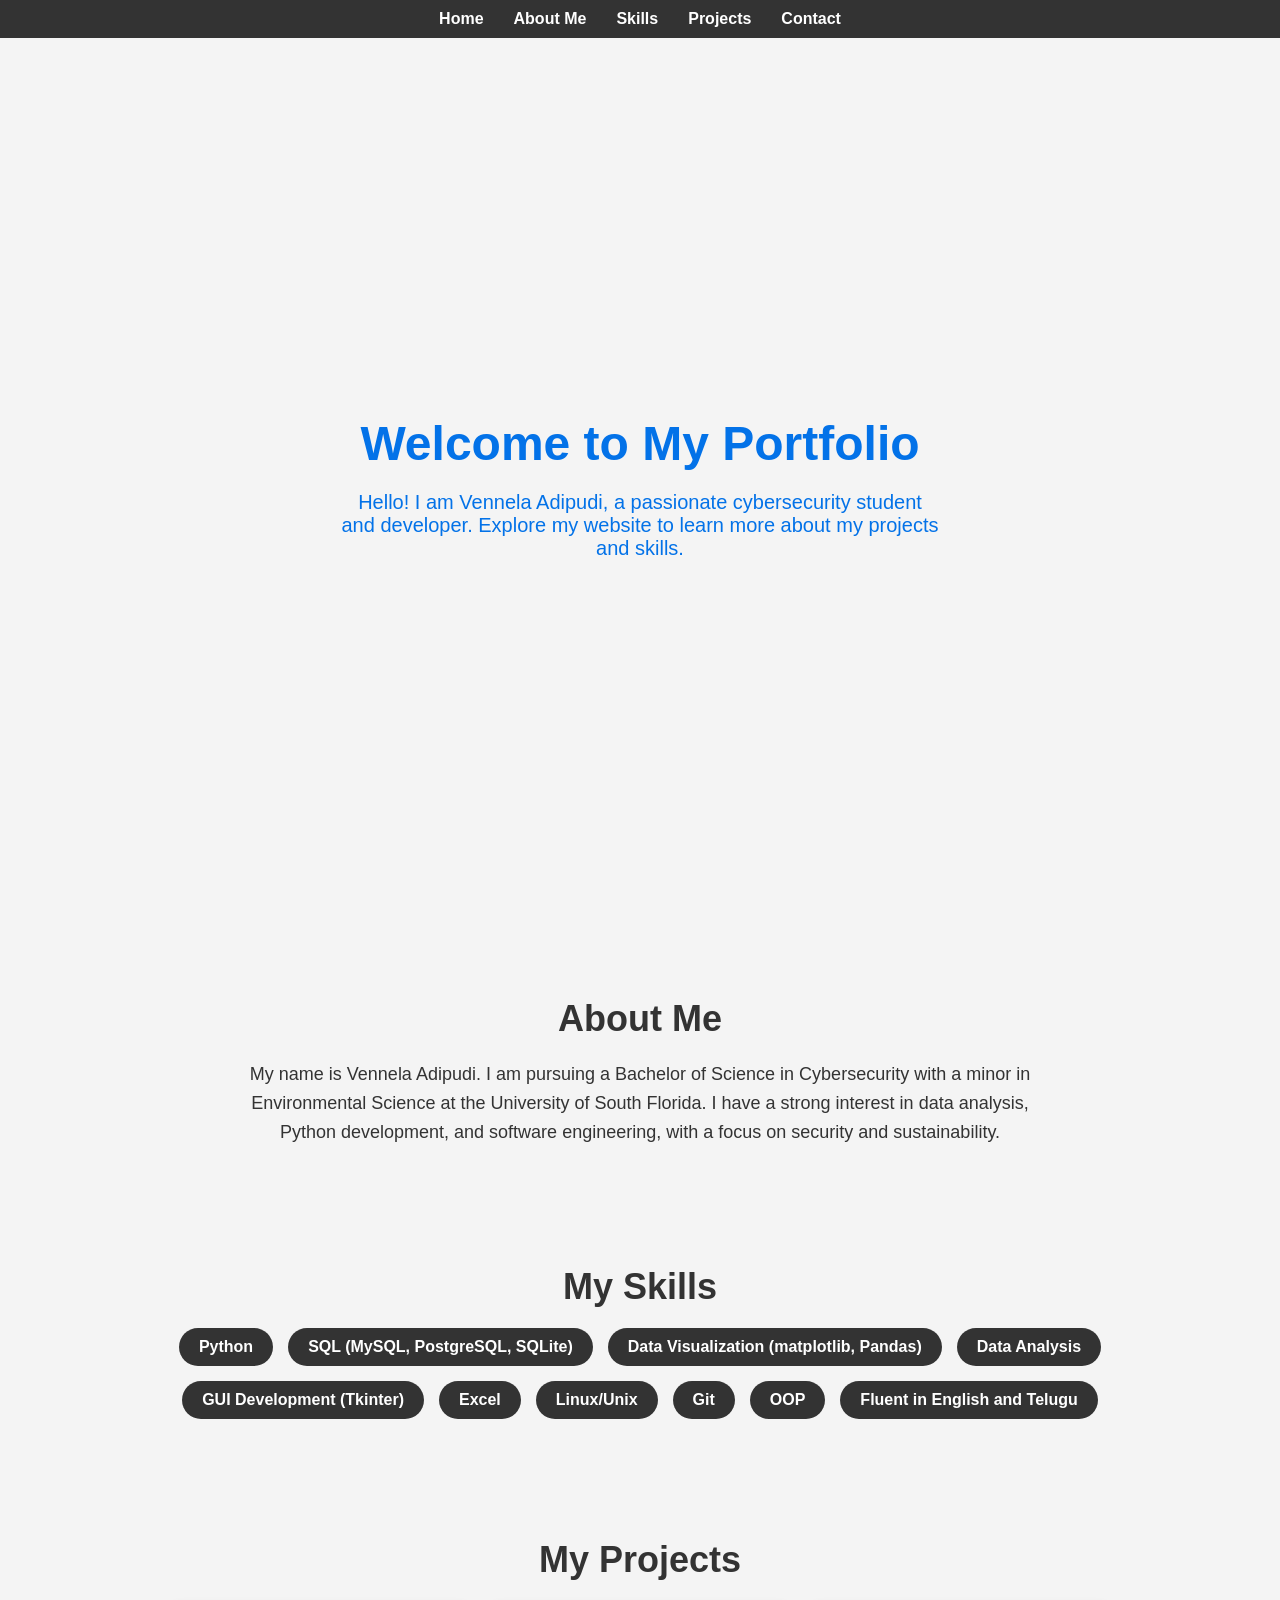
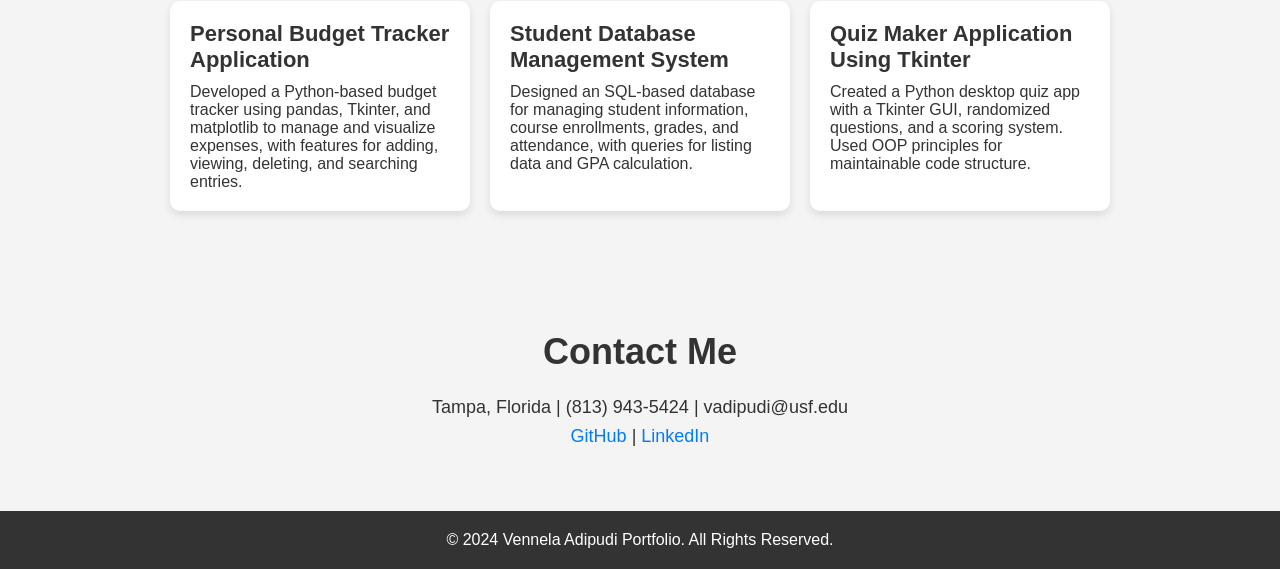
==== index.html @ 6f1edb68 "first" ====
<!DOCTYPE html>
<html lang="en">
<head>
    <meta charset="UTF-8">
    <meta name="viewport" content="width=device-width, initial-scale=1.0">
    <title>Vennela Adipudi | Portfolio</title>
    <link rel="stylesheet" href="style.css">
    <style>
        /* Basic Reset */
        * {
            margin: 0;
            padding: 0;
            box-sizing: border-box;
        }
        body {
            font-family: 'Arial', sans-serif;
            color: #333;
            background-color: #f4f4f4;
        }
        header {
            background-color: #333;
            padding: 10px 0;
            position: sticky;
            top: 0;
            width: 100%;
            z-index: 1000;
        }
        nav ul {
            list-style: none;
            display: flex;
            justify-content: center;
        }
        nav ul li {
            margin: 0 15px;
        }
        nav ul li a {
            color: #fff;
            text-decoration: none;
            font-weight: bold;
            font-size: 16px;
        }
        nav ul li a:hover {
            color: #ffd700;
        }

        .section {
            padding: 60px 20px;
            max-width: 1200px;
            margin: 0 auto;
            text-align: center;
        }
        #home {
            background-image: url('ven.jpg');
            background-size: cover;
            background-position: center;
            height: 100vh;
            color: #0372e8;
            display: flex;
            flex-direction: column;
            justify-content: center;
            align-items: center;
            text-align: center;
        }
        #home h1 {
            font-size: 48px;
            margin-bottom: 20px;
        }
        #home p {
            font-size: 20px;
            max-width: 600px;
        }

        /* About Me Section */
        #about h2 {
            font-size: 36px;
            margin-bottom: 20px;
        }
        #about p {
            font-size: 18px;
            max-width: 800px;
            margin: 0 auto;
            line-height: 1.6;
        }

        /* Skills Section */
        #skills h2 {
            font-size: 36px;
            margin-bottom: 20px;
        }
        #skills ul {
            display: flex;
            flex-wrap: wrap;
            justify-content: center;
            gap: 15px;
            list-style: none;
        }
        #skills ul li {
            background-color: #333;
            color: #fff;
            padding: 10px 20px;
            border-radius: 25px;
            font-size: 16px;
            font-weight: bold;
        }

        /* Projects Section */
        #projects h2 {
            font-size: 36px;
            margin-bottom: 20px;
        }
        .project-list {
            display: flex;
            flex-wrap: wrap;
            gap: 20px;
            justify-content: center;
        }
        .project {
            background-color: #fff;
            padding: 20px;
            box-shadow: 0 4px 8px rgba(0, 0, 0, 0.1);
            border-radius: 10px;
            max-width: 300px;
            text-align: left;
        }
        .project h3 {
            font-size: 22px;
            margin-bottom: 10px;
        }
        .project p {
            font-size: 16px;
        }

        /* Contact Section */
        #contact h2 {
            font-size: 36px;
            margin-bottom: 20px;
        }
        #contact p {
            font-size: 18px;
            line-height: 1.6;
        }
        #contact a {
            text-decoration: none;
            color: #007bff;
        }
        #contact a:hover {
            text-decoration: underline;
        }

        /* Footer */
        footer {
            background-color: #333;
            color: #fff;
            padding: 20px;
            text-align: center;
        }
    </style>
</head>
<body>

    <!-- Navbar Section -->
    <header>
        <nav>
            <ul>
                <li><a href="#home">Home</a></li>
                <li><a href="#about">About Me</a></li>
                <li><a href="#skills">Skills</a></li>
                <li><a href="#projects">Projects</a></li>
                <li><a href="#contact">Contact</a></li>
            </ul>
        </nav>
    </header>

    <!-- Home Section -->
    <section id="home">
        <h1>Welcome to My Portfolio</h1>
        <p>Hello! I am Vennela Adipudi, a passionate cybersecurity student and developer. Explore my website to learn more about my projects and skills.</p>
    </section>

    <!-- About Me Section -->
    <section id="about" class="section">
        <h2>About Me</h2>
        <p>My name is Vennela Adipudi. I am pursuing a Bachelor of Science in Cybersecurity with a minor in Environmental Science at the University of South Florida. I have a strong interest in data analysis, Python development, and software engineering, with a focus on security and sustainability.</p>
    </section>

    <!-- Skills Section -->
    <section id="skills" class="section">
        <h2>My Skills</h2>
        <ul>
            <li>Python</li>
            <li>SQL (MySQL, PostgreSQL, SQLite)</li>
            <li>Data Visualization (matplotlib, Pandas)</li>
            <li>Data Analysis</li>
            <li>GUI Development (Tkinter)</li>
            <li>Excel</li>
            <li>Linux/Unix</li>
            <li>Git</li>
            <li>OOP</li>
            <li>Fluent in English and Telugu</li>
        </ul>
    </section>

    <!-- Projects Section -->
    <section id="projects" class="section">
        <h2>My Projects</h2>
        <div class="project-list">
            <div class="project">
                <h3>Personal Budget Tracker Application</h3>
                <p>Developed a Python-based budget tracker using pandas, Tkinter, and matplotlib to manage and visualize expenses, with features for adding, viewing, deleting, and searching entries.</p>
            </div>
            <div class="project">
                <h3>Student Database Management System</h3>
                <p>Designed an SQL-based database for managing student information, course enrollments, grades, and attendance, with queries for listing data and GPA calculation.</p>
            </div>
            <div class="project">
                <h3>Quiz Maker Application Using Tkinter</h3>
                <p>Created a Python desktop quiz app with a Tkinter GUI, randomized questions, and a scoring system. Used OOP principles for maintainable code structure.</p>
            </div>
        </div>
    </section>

    <!-- Contact Section -->
    <section id="contact" class="section">
        <h2>Contact Me</h2>
        <p>Tampa, Florida | (813) 943-5424 | vadipudi@usf.edu</p>
        <p><a href="https://github.com/vennela724" target="_blank">GitHub</a> | <a href="https://www.linkedin.com/in/vennela-adipudi/" target="_blank">LinkedIn</a></p>
    </section>

    <!-- Footer -->
    <footer>
        <p>&copy; 2024 Vennela Adipudi Portfolio. All Rights Reserved.</p>
    </footer>

</body>
</html>
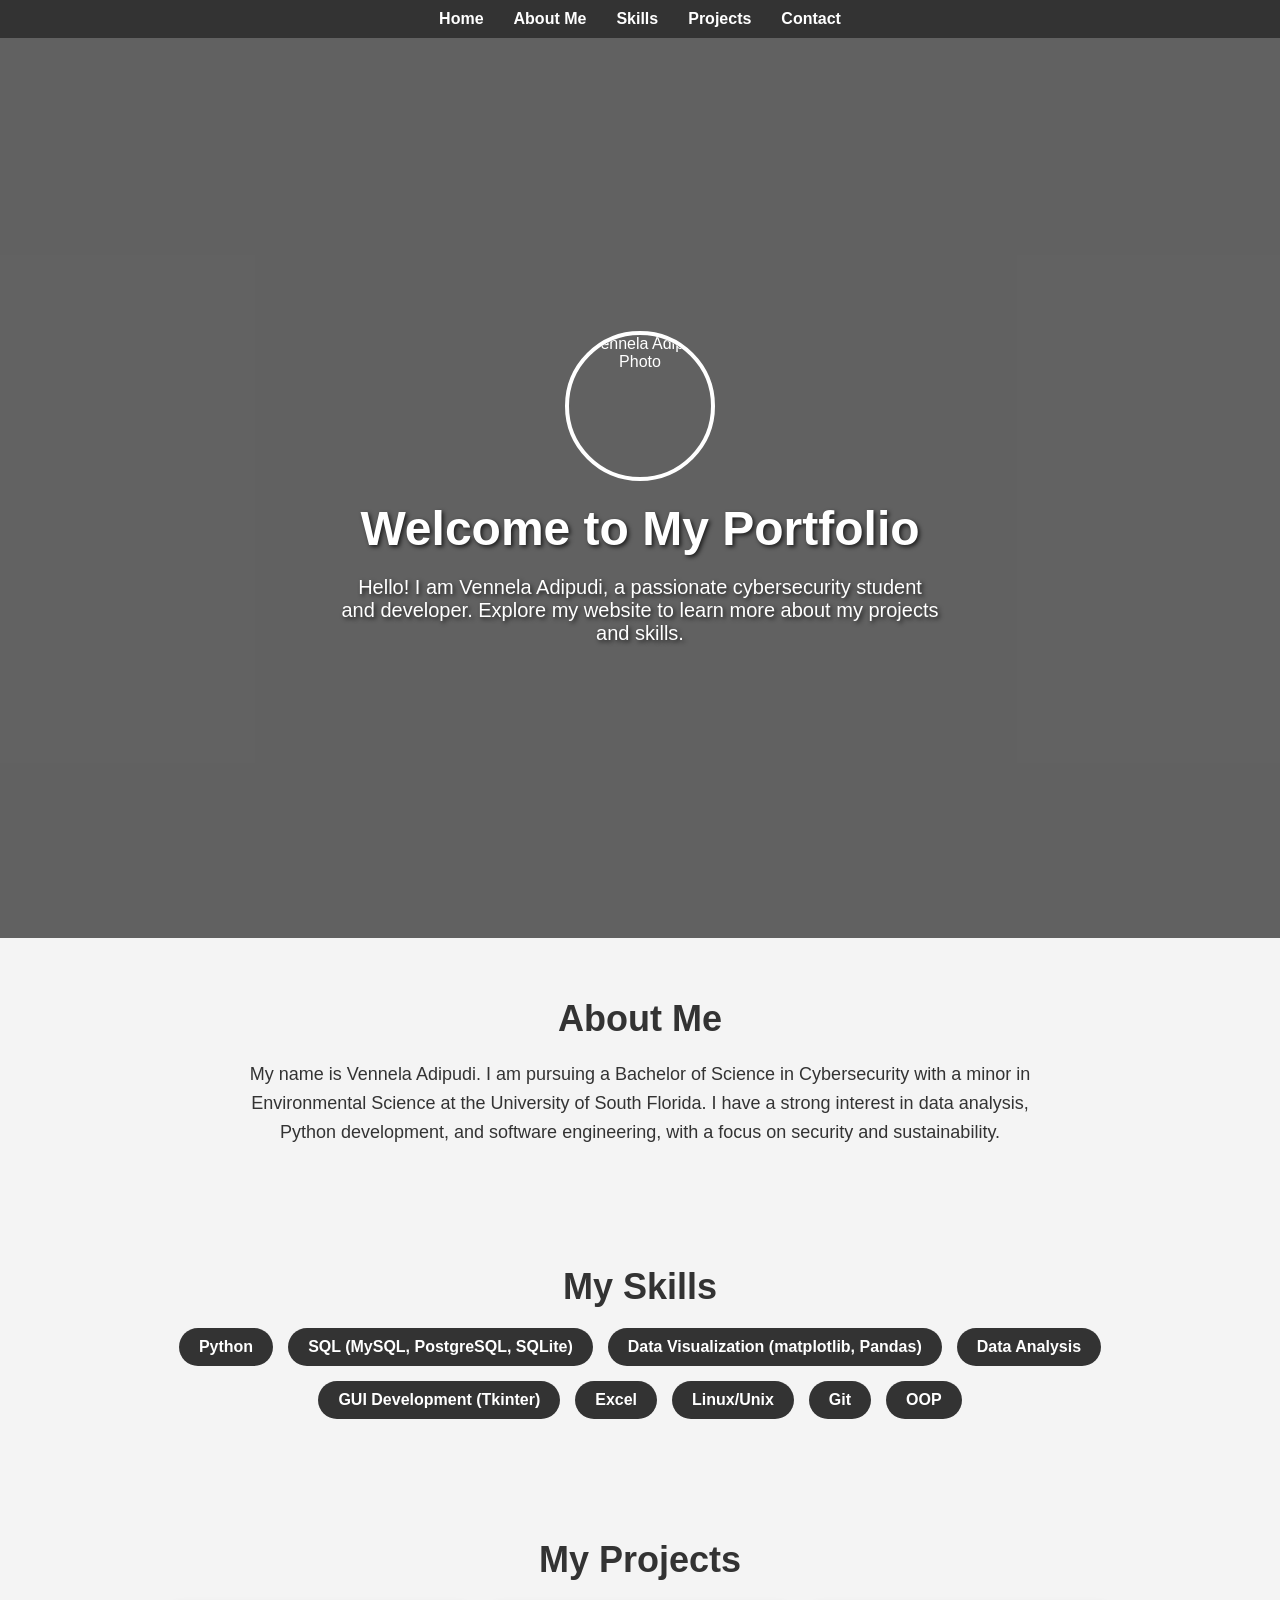
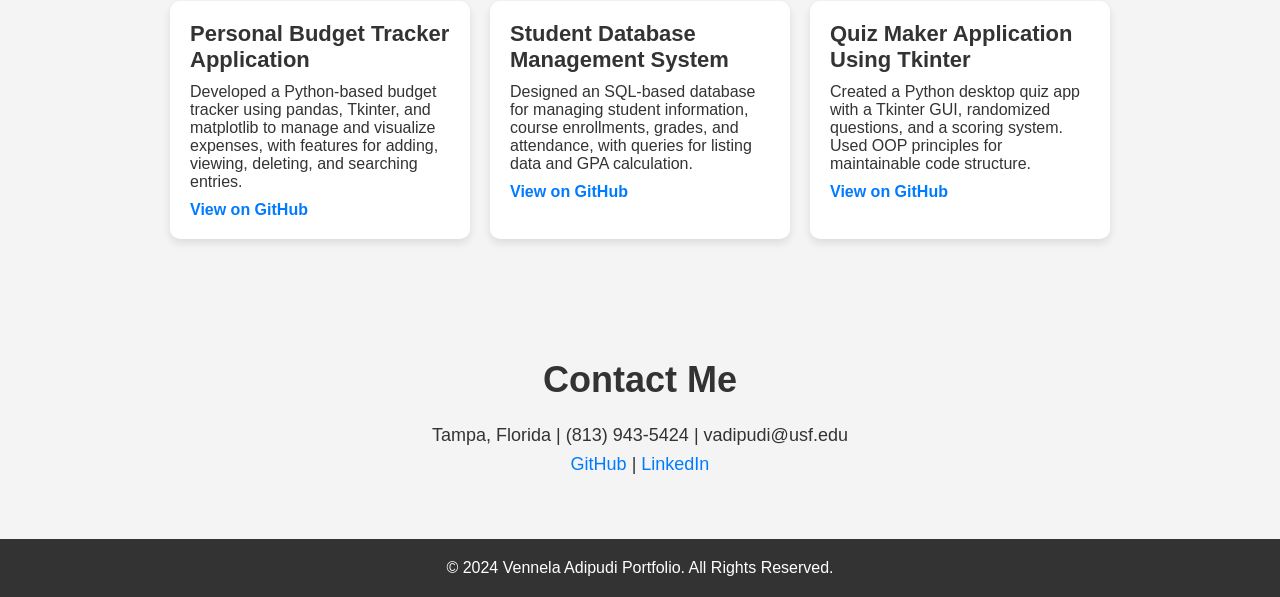
==== commit 25fde6b4: "added git links" ====
--- a/index.html
+++ b/index.html
@@ -4,7 +4,6 @@
     <meta charset="UTF-8">
     <meta name="viewport" content="width=device-width, initial-scale=1.0">
     <title>Vennela Adipudi | Portfolio</title>
-    <link rel="stylesheet" href="style.css">
     <style>
         /* Basic Reset */
         * {
@@ -49,18 +48,39 @@
             margin: 0 auto;
             text-align: center;
         }
+
+        /* Home Section */
         #home {
-            background-image: url('ven.jpg');
             background-size: cover;
             background-position: center;
             height: 100vh;
-            color: #0372e8;
             display: flex;
             flex-direction: column;
             justify-content: center;
             align-items: center;
+            position: relative;
+            color: #fff;
             text-align: center;
         }
+
+        #home::before {
+            content: "";
+            position: absolute;
+            top: 0;
+            left: 0;
+            width: 100%;
+            height: 100%;
+            background-color: rgba(0, 0, 0, 0.6); /* Dark overlay */
+            z-index: 1;
+        }
+
+        #home h1, #home p {
+            position: relative;
+            z-index: 2;
+            color: #fff;
+            text-shadow: 2px 2px 4px rgba(0, 0, 0, 0.7);
+        }
+
         #home h1 {
             font-size: 48px;
             margin-bottom: 20px;
@@ -68,6 +88,17 @@
         #home p {
             font-size: 20px;
             max-width: 600px;
+        }
+
+        /* Photo styling */
+        #home img {
+            position: relative;
+            z-index: 2;
+            width: 150px;
+            height: 150px;
+            border-radius: 50%;
+            border: 4px solid #fff;
+            margin-bottom: 20px;
         }
 
         /* About Me Section */
@@ -128,6 +159,16 @@
         }
         .project p {
             font-size: 16px;
+        }
+        .project a {
+            display: inline-block;
+            margin-top: 10px;
+            text-decoration: none;
+            color: #007bff;
+            font-weight: bold;
+        }
+        .project a:hover {
+            text-decoration: underline;
         }
 
         /* Contact Section */
@@ -173,6 +214,7 @@
 
     <!-- Home Section -->
     <section id="home">
+        <img src="../IMG_7561.jpg" alt="Vennela Adipudi Photo"> 
         <h1>Welcome to My Portfolio</h1>
         <p>Hello! I am Vennela Adipudi, a passionate cybersecurity student and developer. Explore my website to learn more about my projects and skills.</p>
     </section>
@@ -196,7 +238,6 @@
             <li>Linux/Unix</li>
             <li>Git</li>
             <li>OOP</li>
-            <li>Fluent in English and Telugu</li>
         </ul>
     </section>
 
@@ -207,14 +248,17 @@
             <div class="project">
                 <h3>Personal Budget Tracker Application</h3>
                 <p>Developed a Python-based budget tracker using pandas, Tkinter, and matplotlib to manage and visualize expenses, with features for adding, viewing, deleting, and searching entries.</p>
+                <a href="https://github.com/vennela724/Personal-Budget-Tracker" target="_blank">View on GitHub</a>
             </div>
             <div class="project">
                 <h3>Student Database Management System</h3>
                 <p>Designed an SQL-based database for managing student information, course enrollments, grades, and attendance, with queries for listing data and GPA calculation.</p>
+                <a href="https://github.com/vennela724/student-database" target="_blank">View on GitHub</a>
             </div>
             <div class="project">
                 <h3>Quiz Maker Application Using Tkinter</h3>
                 <p>Created a Python desktop quiz app with a Tkinter GUI, randomized questions, and a scoring system. Used OOP principles for maintainable code structure.</p>
+                <a href="https://github.com/vennela724/Quizzing-App" target="_blank">View on GitHub</a>
             </div>
         </div>
     </section>
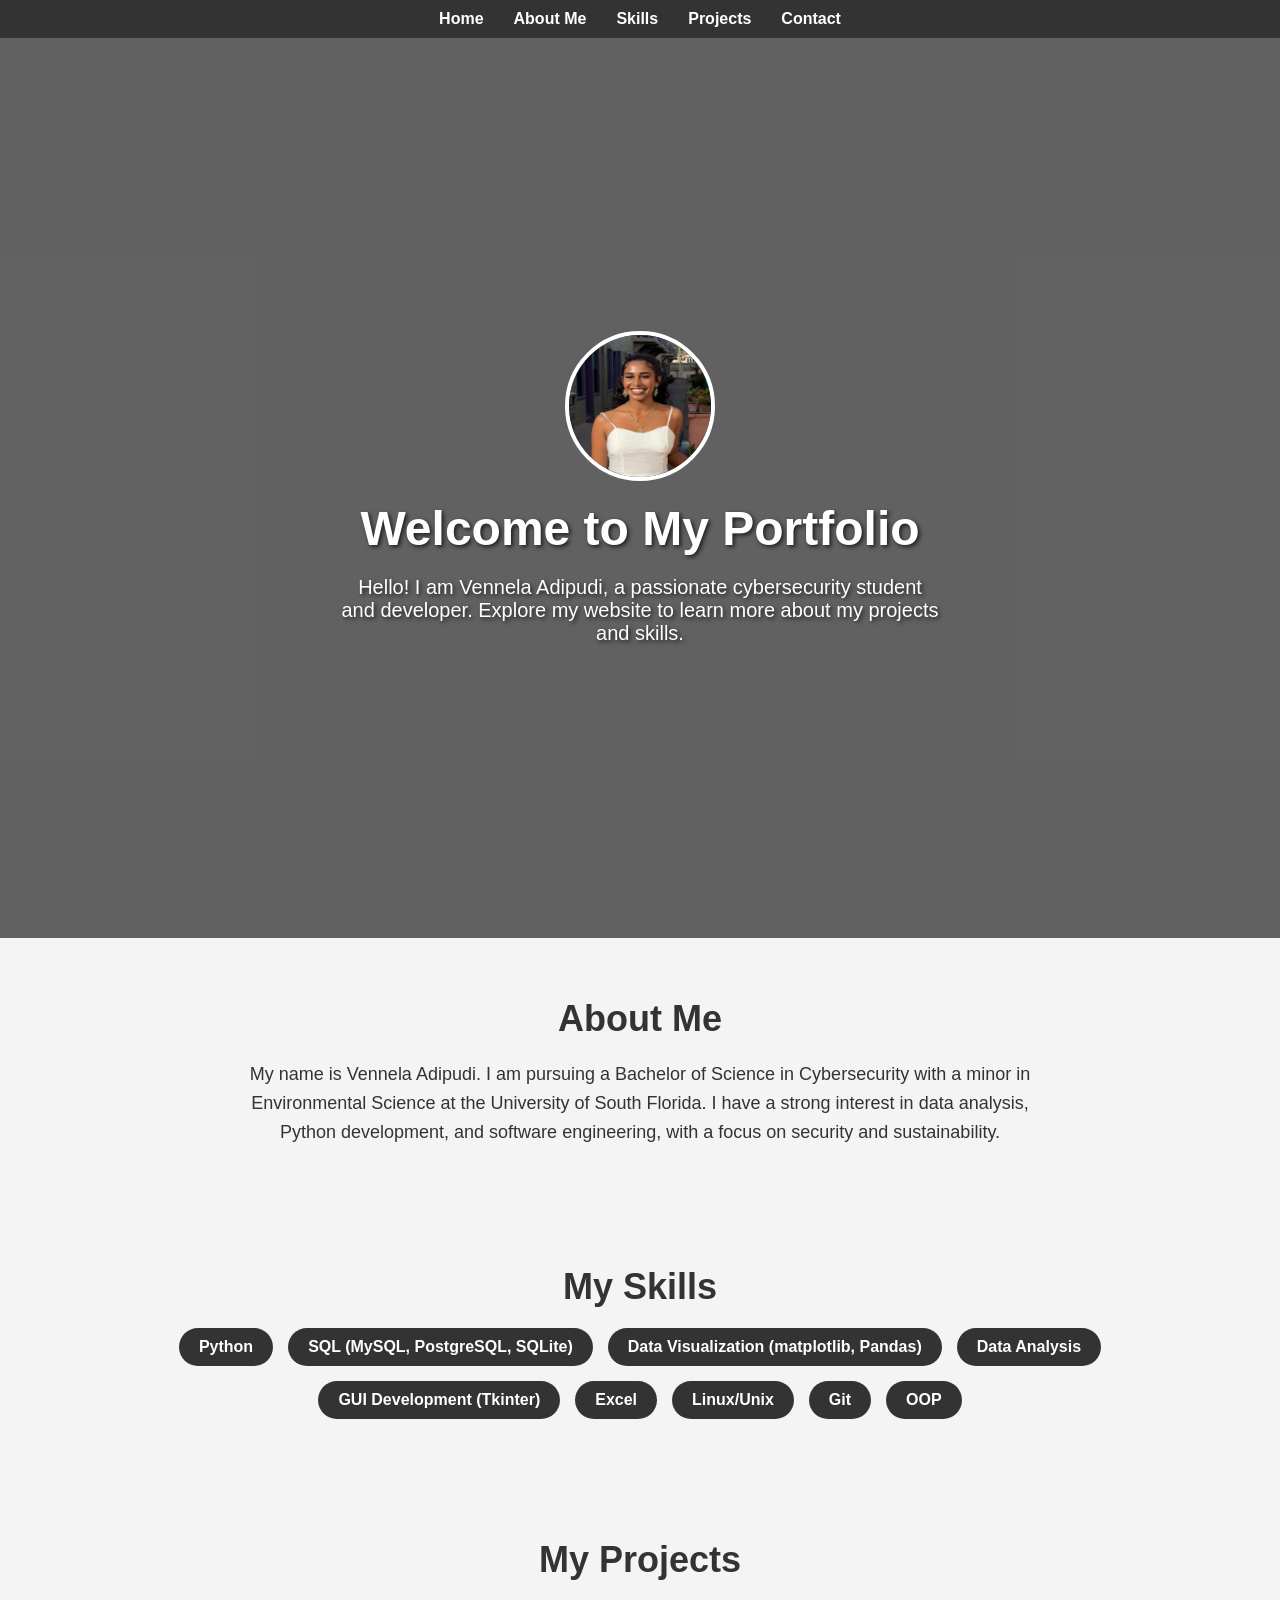
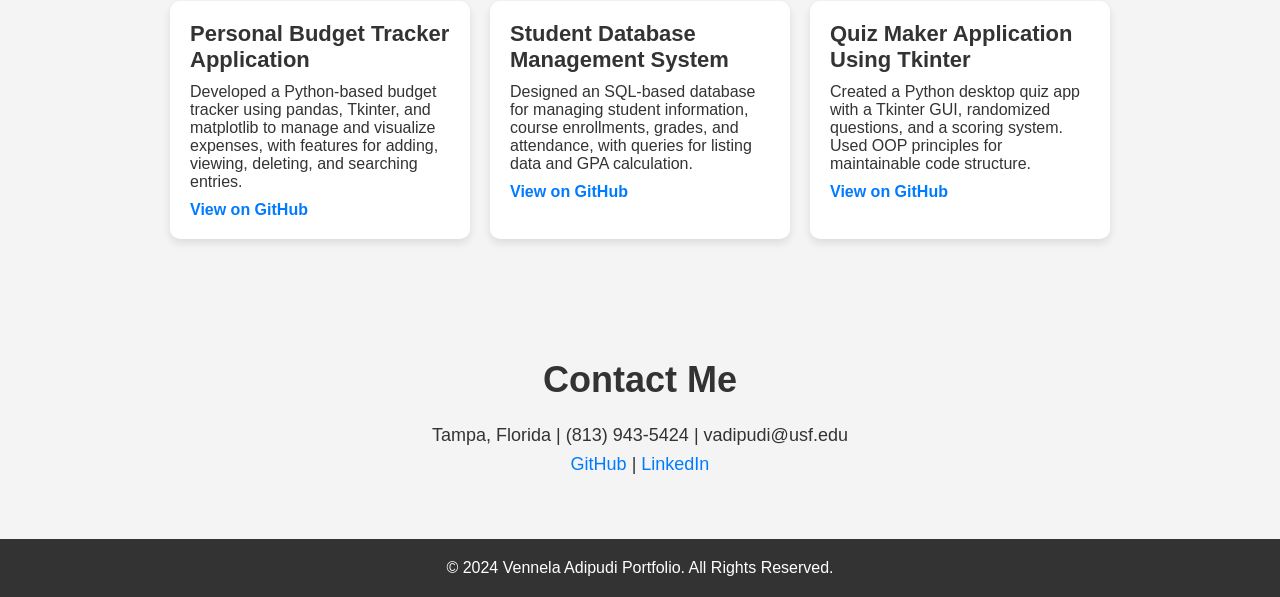
==== commit e6c78f75: "added image" ====
--- a/index.html
+++ b/index.html
@@ -214,7 +214,7 @@
 
     <!-- Home Section -->
     <section id="home">
-        <img src="../IMG_7561.jpg" alt="Vennela Adipudi Photo"> 
+        <img src="ven1.jpg" alt="Vennela Adipudi Photo"> 
         <h1>Welcome to My Portfolio</h1>
         <p>Hello! I am Vennela Adipudi, a passionate cybersecurity student and developer. Explore my website to learn more about my projects and skills.</p>
     </section>
@@ -248,17 +248,17 @@
             <div class="project">
                 <h3>Personal Budget Tracker Application</h3>
                 <p>Developed a Python-based budget tracker using pandas, Tkinter, and matplotlib to manage and visualize expenses, with features for adding, viewing, deleting, and searching entries.</p>
-                <a href="https://github.com/vennela724/Personal-Budget-Tracker" target="_blank">View on GitHub</a>
+                <a href="https://github.com/vadipudi1/Personal-Budget-Tracker" target="_blank">View on GitHub</a>
             </div>
             <div class="project">
                 <h3>Student Database Management System</h3>
                 <p>Designed an SQL-based database for managing student information, course enrollments, grades, and attendance, with queries for listing data and GPA calculation.</p>
-                <a href="https://github.com/vennela724/student-database" target="_blank">View on GitHub</a>
+                <a href="https://github.com/vadipudi1/student-database" target="_blank">View on GitHub</a>
             </div>
             <div class="project">
                 <h3>Quiz Maker Application Using Tkinter</h3>
                 <p>Created a Python desktop quiz app with a Tkinter GUI, randomized questions, and a scoring system. Used OOP principles for maintainable code structure.</p>
-                <a href="https://github.com/vennela724/Quizzing-App" target="_blank">View on GitHub</a>
+                <a href="https://github.com/vadipudi1/Quizzing-App" target="_blank">View on GitHub</a>
             </div>
         </div>
     </section>
@@ -267,7 +267,7 @@
     <section id="contact" class="section">
         <h2>Contact Me</h2>
         <p>Tampa, Florida | (813) 943-5424 | vadipudi@usf.edu</p>
-        <p><a href="https://github.com/vennela724" target="_blank">GitHub</a> | <a href="https://www.linkedin.com/in/vennela-adipudi/" target="_blank">LinkedIn</a></p>
+        <p><a href="https://github.com/vadipudi1" target="_blank">GitHub</a> | <a href="https://www.linkedin.com/in/vennela-adipudi/" target="_blank">LinkedIn</a></p>
     </section>
 
     <!-- Footer -->
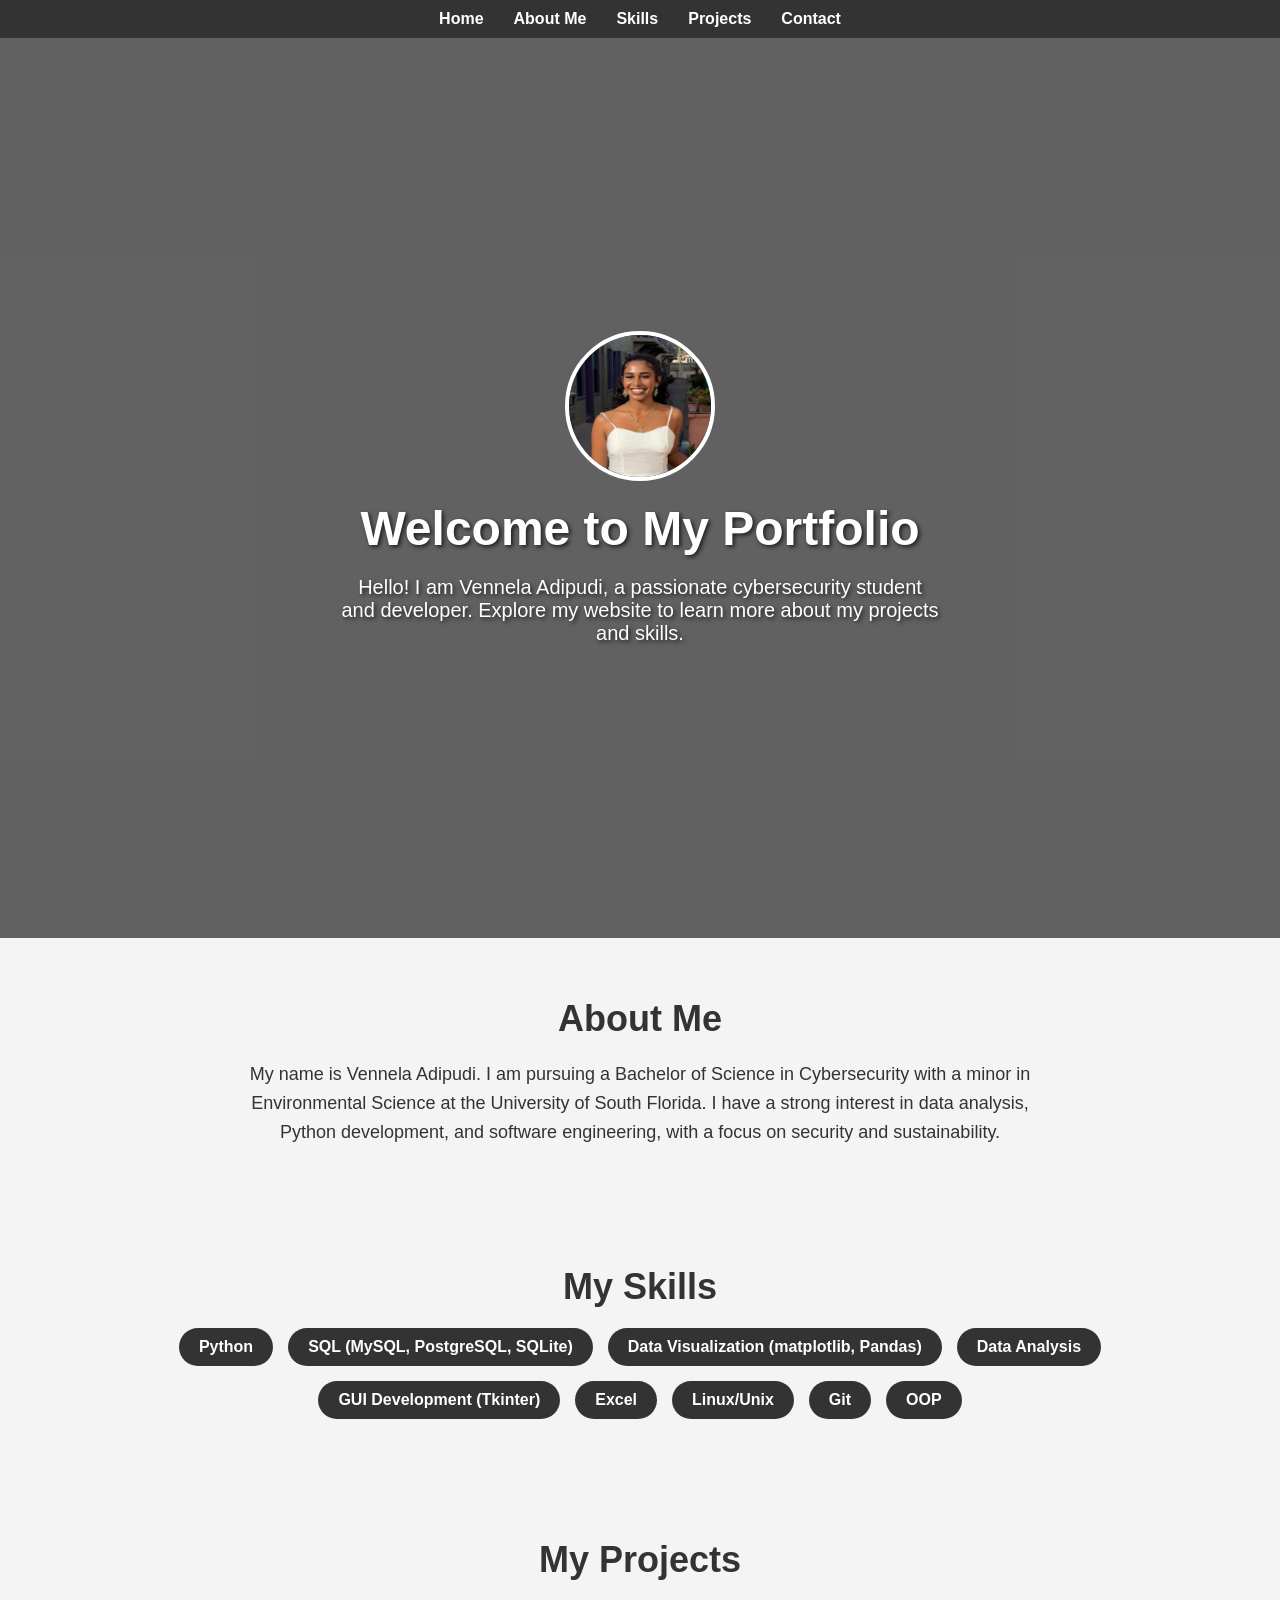
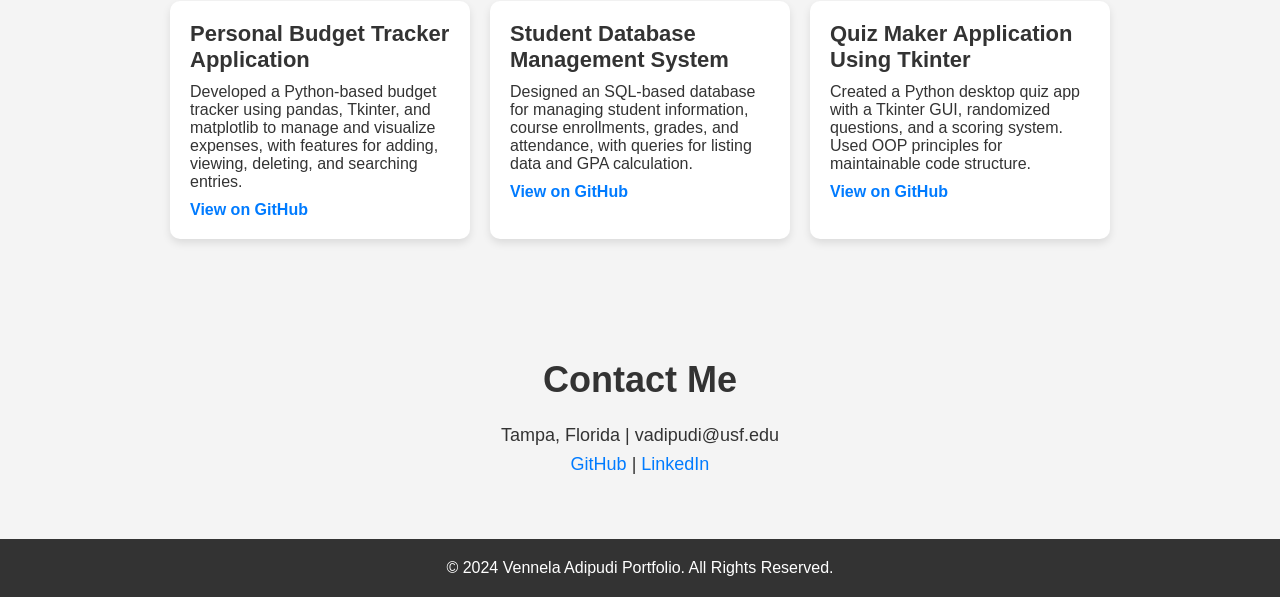
==== commit 4082b38e: "modified contact" ====
--- a/index.html
+++ b/index.html
@@ -266,7 +266,7 @@
     <!-- Contact Section -->
     <section id="contact" class="section">
         <h2>Contact Me</h2>
-        <p>Tampa, Florida | (813) 943-5424 | vadipudi@usf.edu</p>
+        <p>Tampa, Florida | vadipudi@usf.edu</p>
         <p><a href="https://github.com/vadipudi1" target="_blank">GitHub</a> | <a href="https://www.linkedin.com/in/vennela-adipudi/" target="_blank">LinkedIn</a></p>
     </section>
 
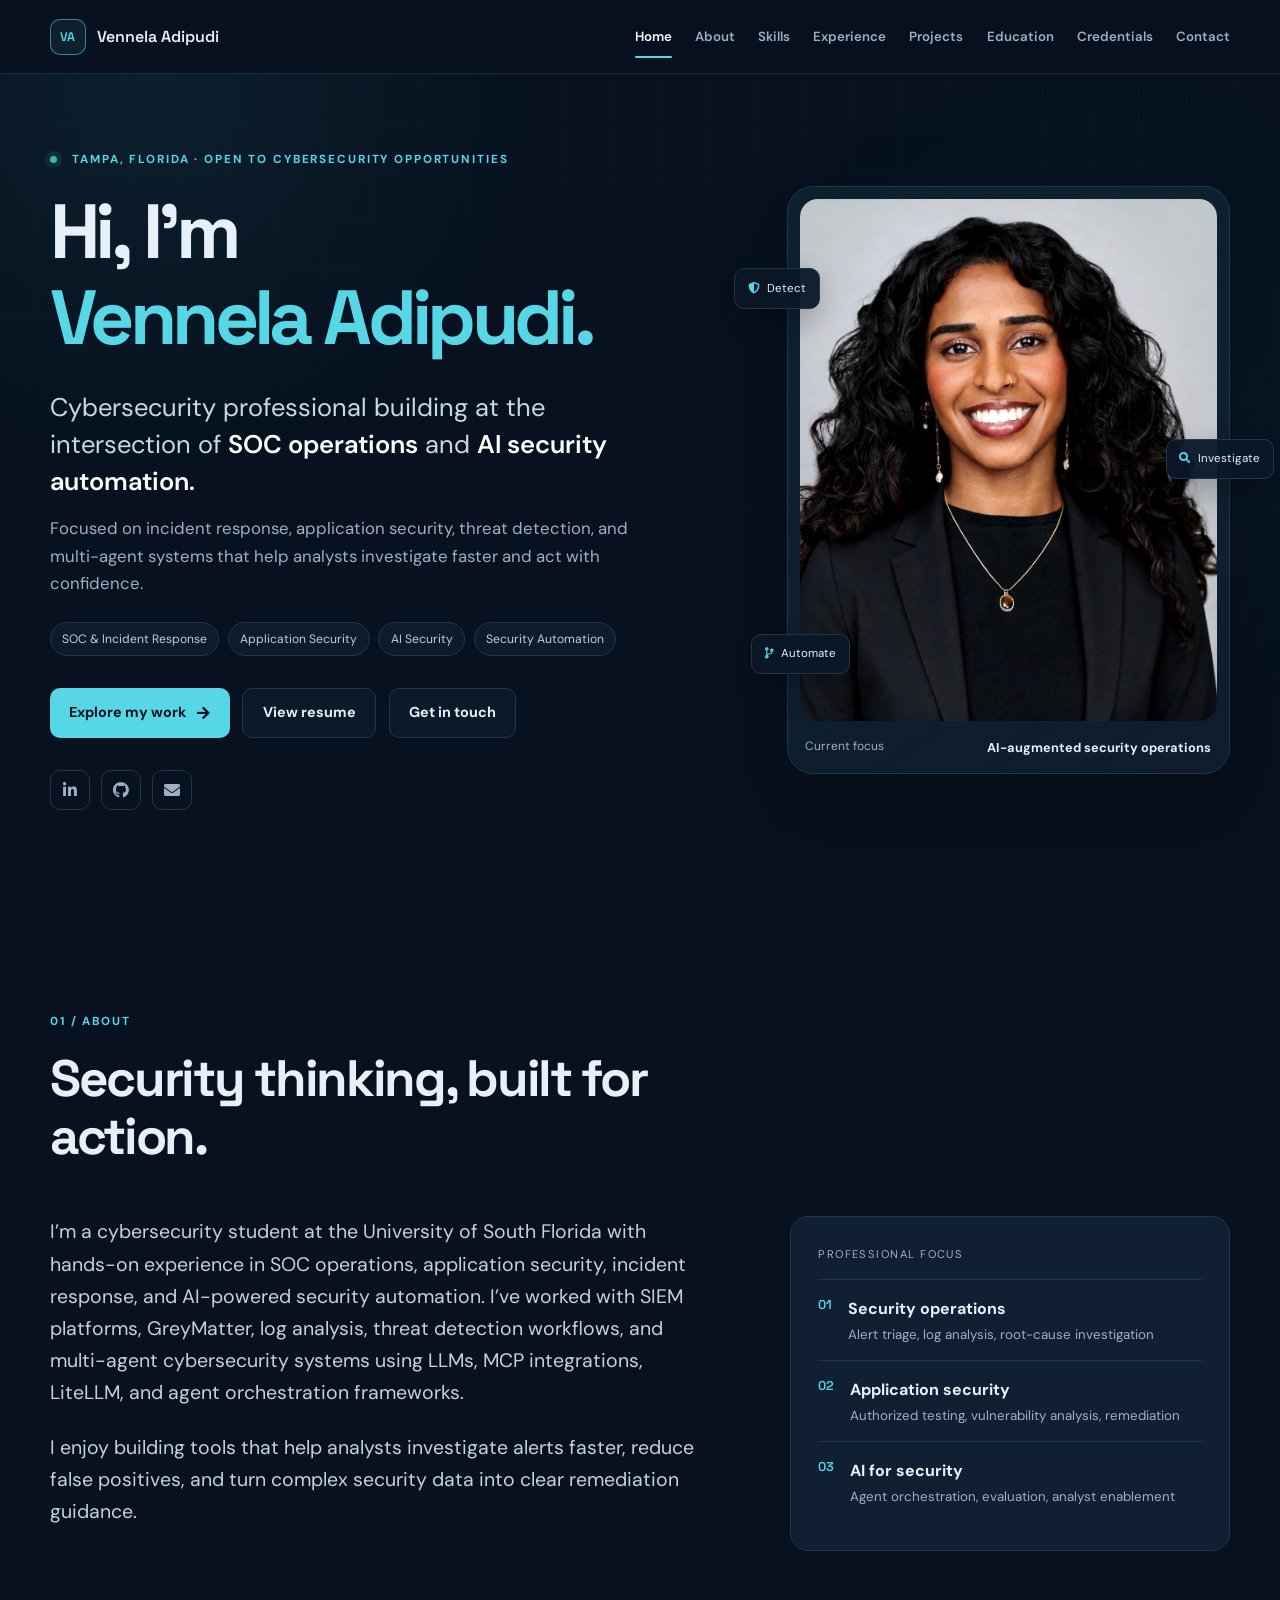
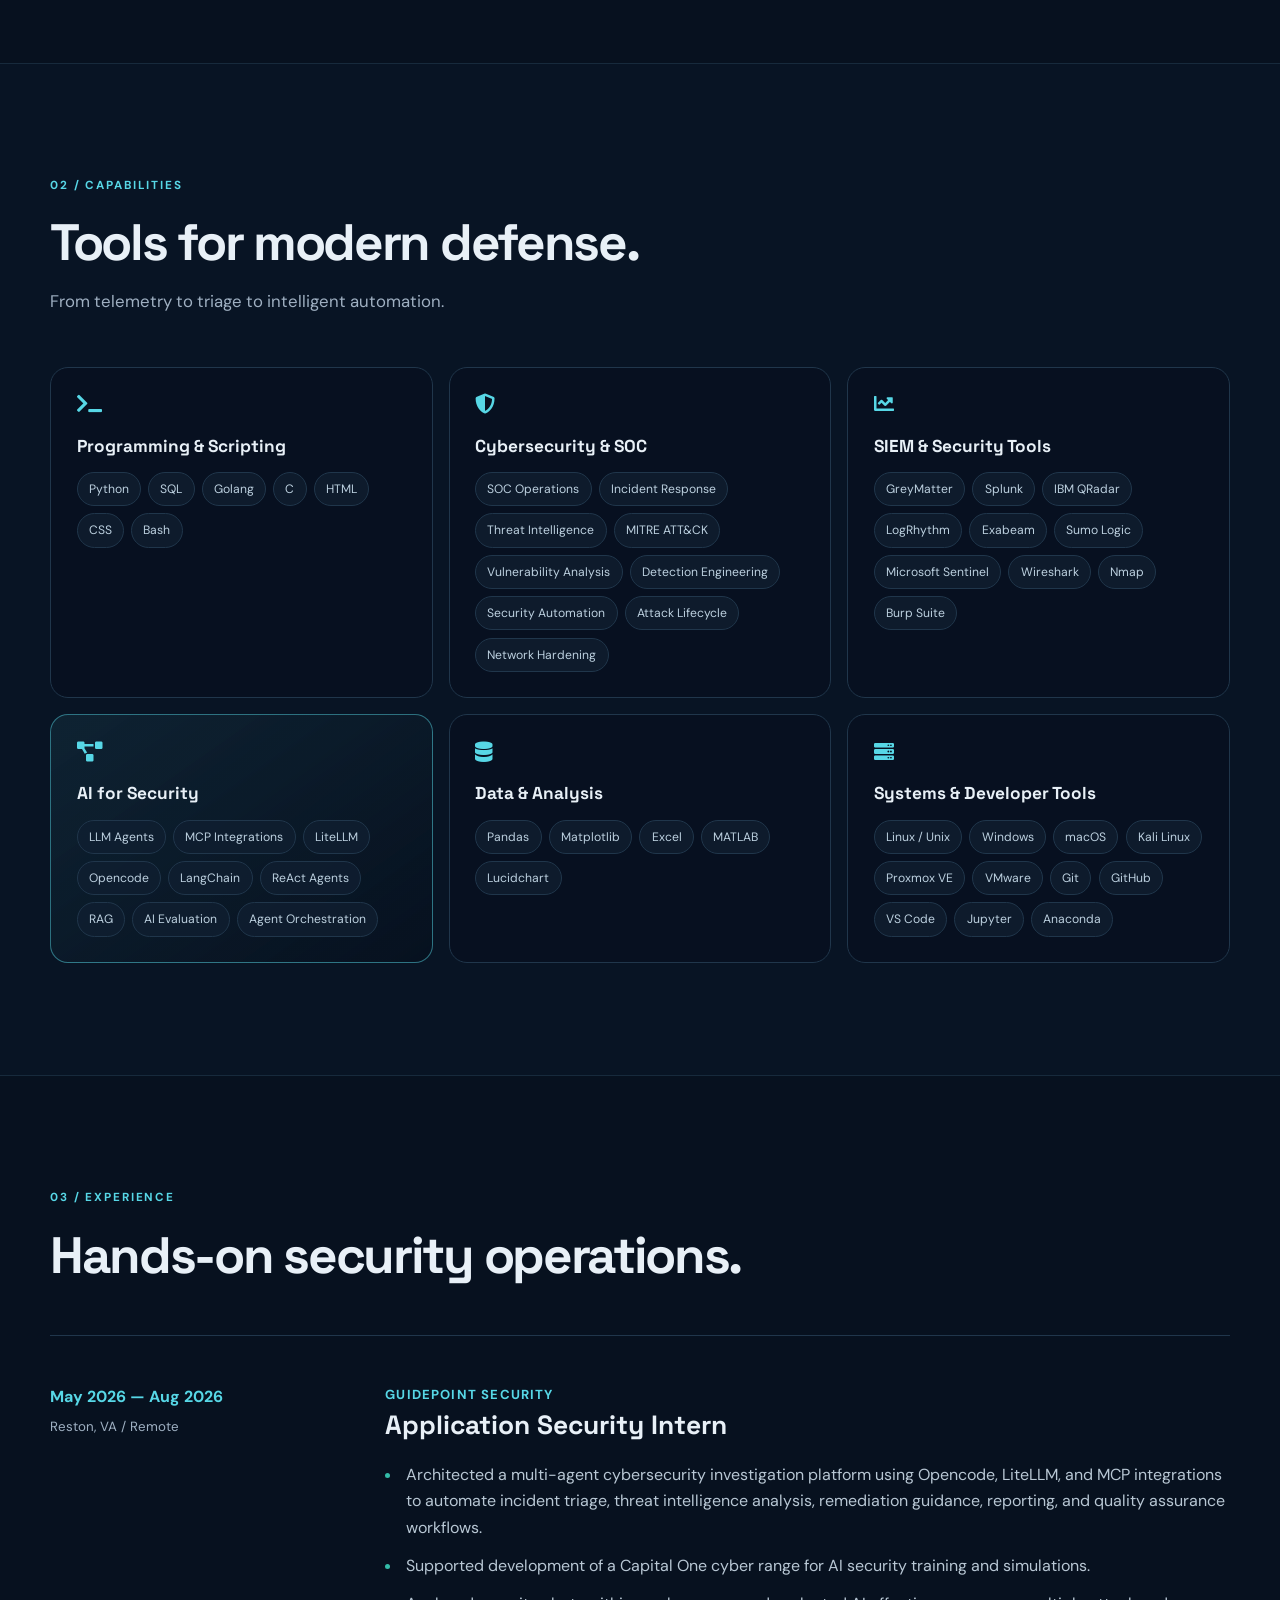
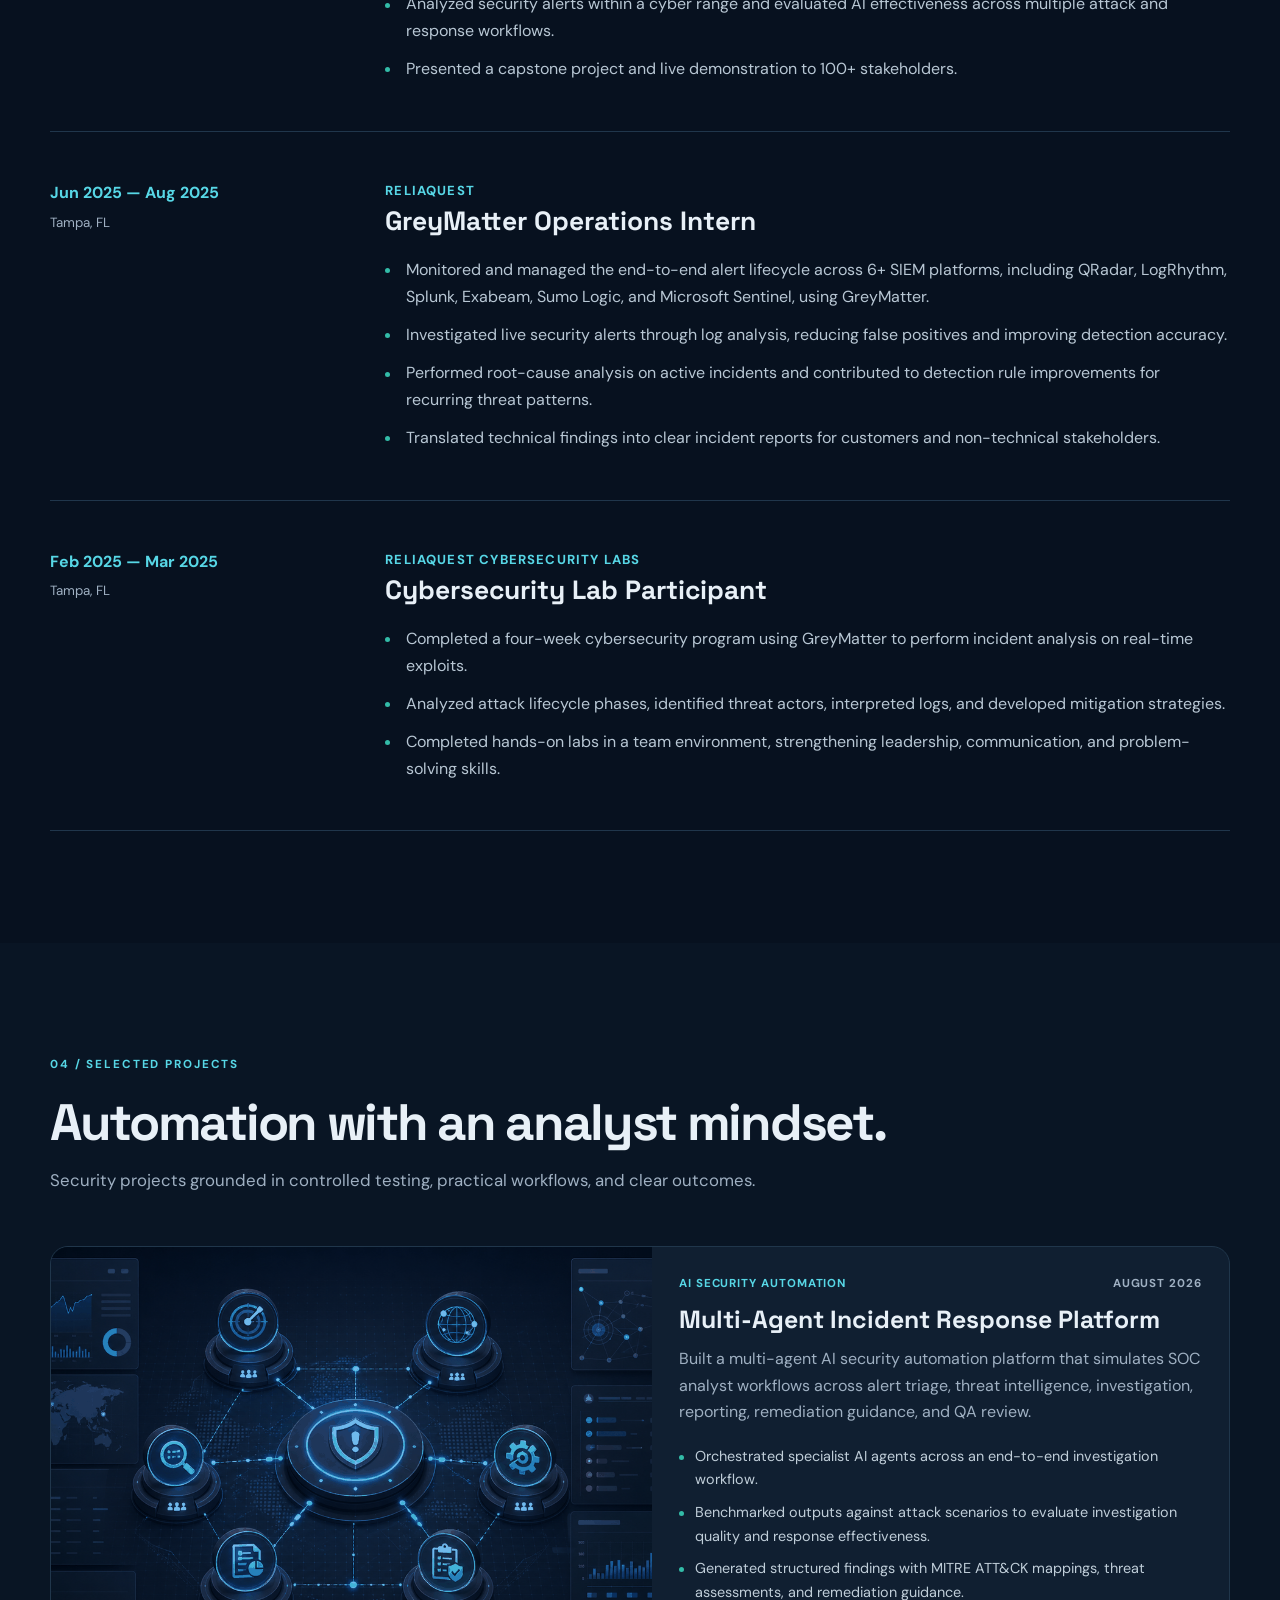
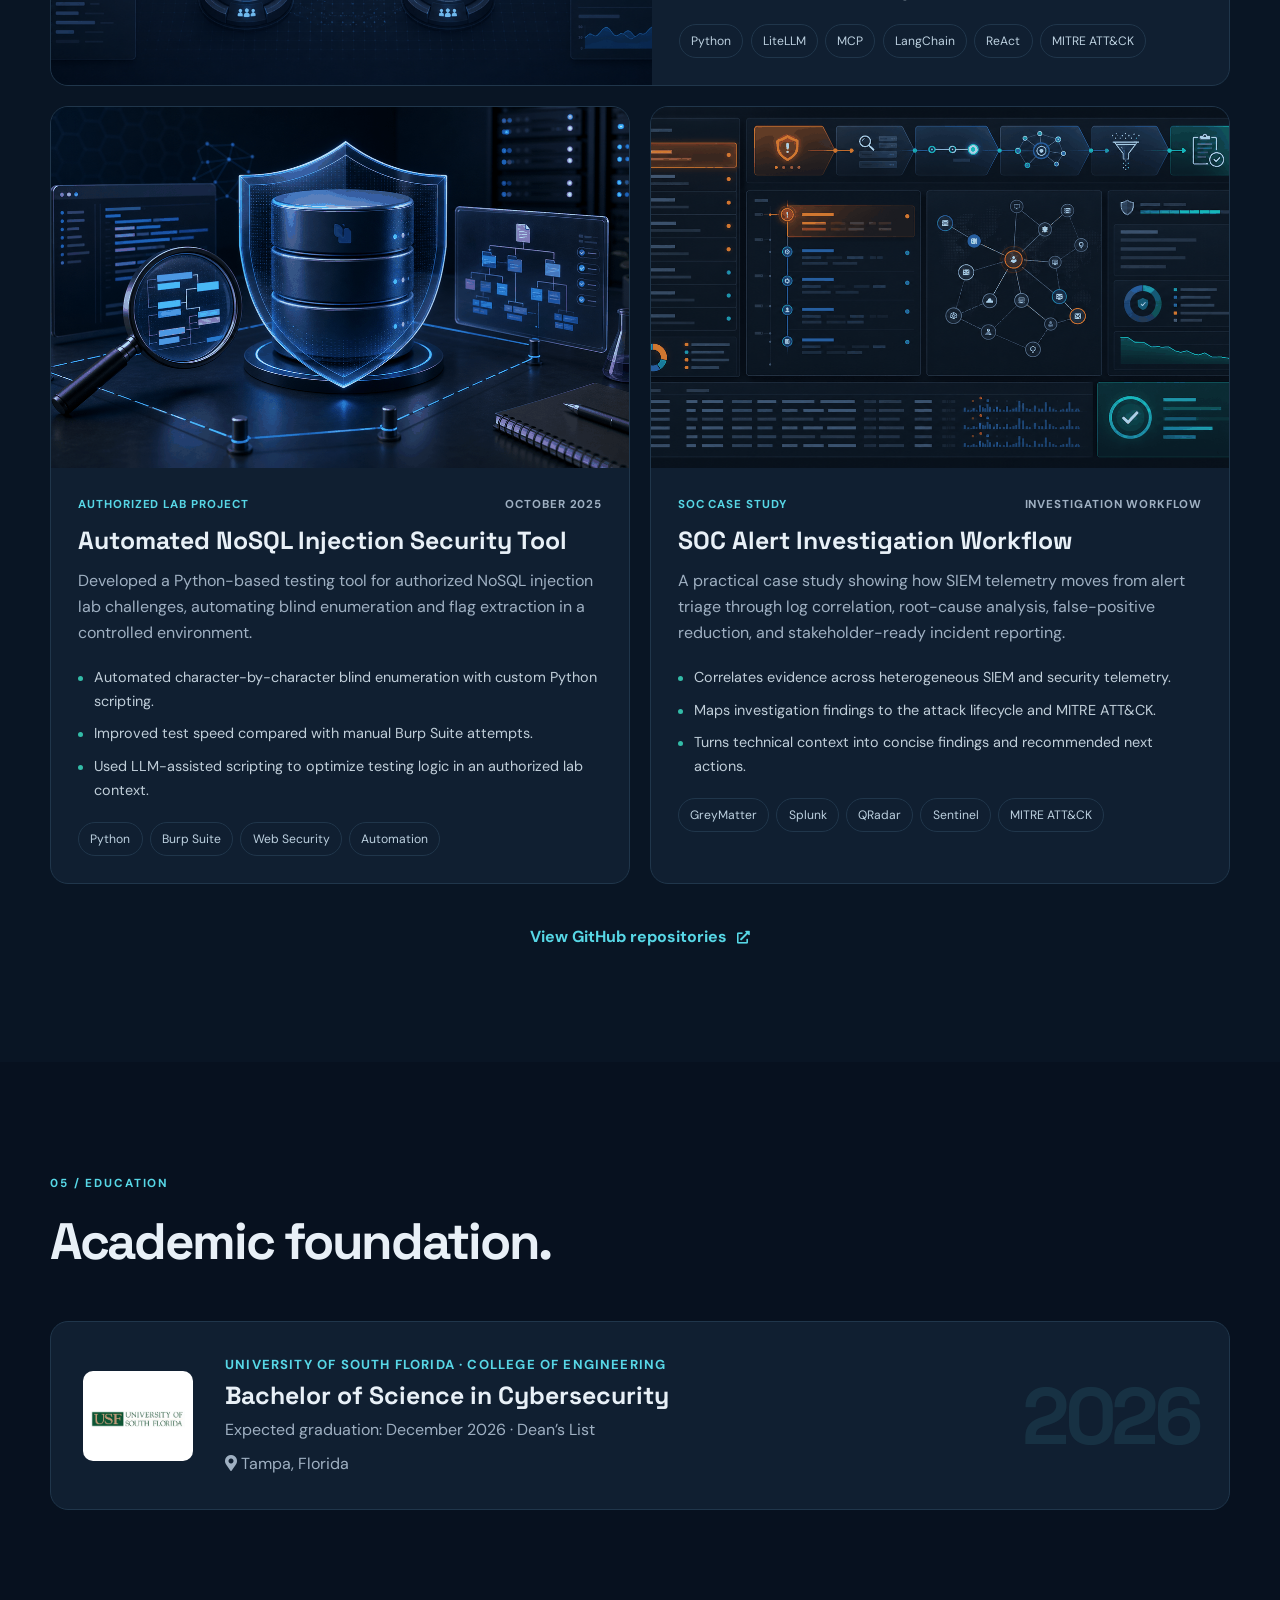
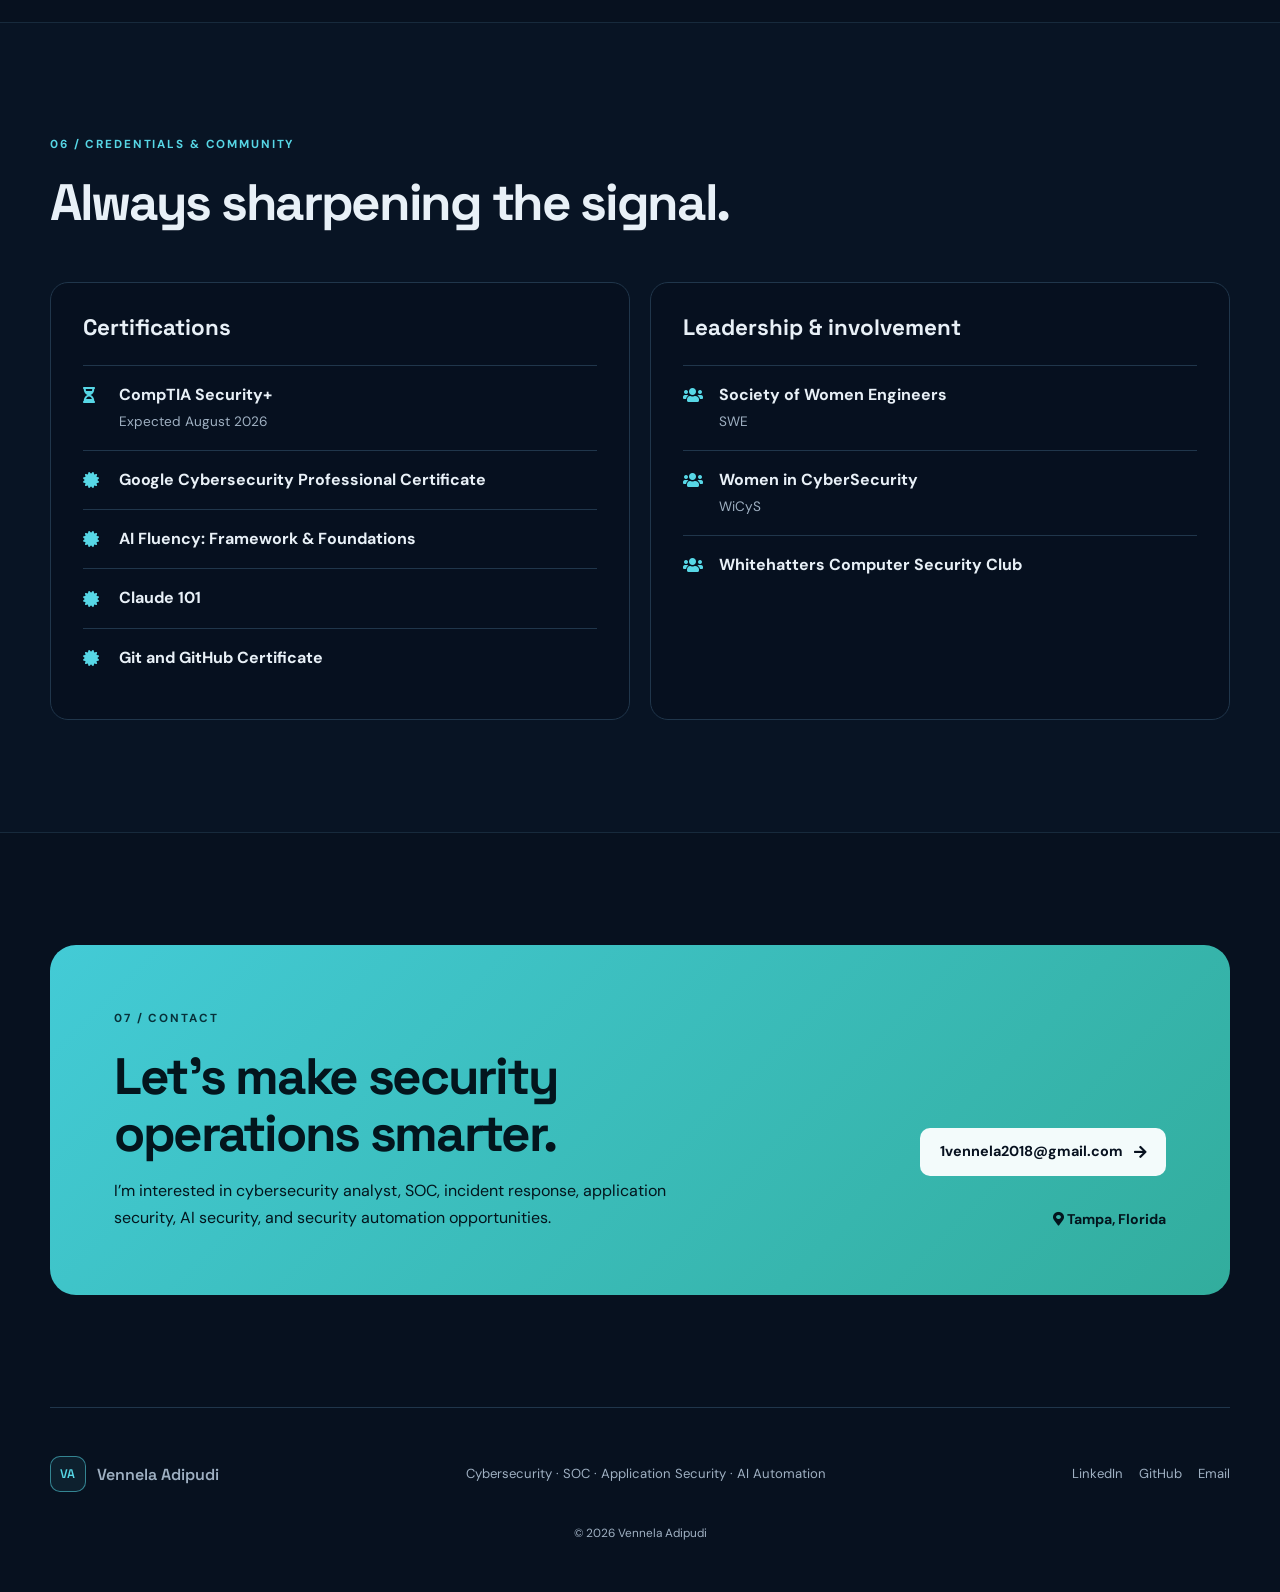
==== commit b0595081: "Add files via upload" ====
--- a/index.html
+++ b/index.html
@@ -1,279 +1,117 @@
 <!DOCTYPE html>
 <html lang="en">
 <head>
-    <meta charset="UTF-8">
-    <meta name="viewport" content="width=device-width, initial-scale=1.0">
-    <title>Vennela Adipudi | Portfolio</title>
-    <style>
-        /* Basic Reset */
-        * {
-            margin: 0;
-            padding: 0;
-            box-sizing: border-box;
-        }
-        body {
-            font-family: 'Arial', sans-serif;
-            color: #333;
-            background-color: #f4f4f4;
-        }
-        header {
-            background-color: #333;
-            padding: 10px 0;
-            position: sticky;
-            top: 0;
-            width: 100%;
-            z-index: 1000;
-        }
-        nav ul {
-            list-style: none;
-            display: flex;
-            justify-content: center;
-        }
-        nav ul li {
-            margin: 0 15px;
-        }
-        nav ul li a {
-            color: #fff;
-            text-decoration: none;
-            font-weight: bold;
-            font-size: 16px;
-        }
-        nav ul li a:hover {
-            color: #ffd700;
-        }
-
-        .section {
-            padding: 60px 20px;
-            max-width: 1200px;
-            margin: 0 auto;
-            text-align: center;
-        }
-
-        /* Home Section */
-        #home {
-            background-size: cover;
-            background-position: center;
-            height: 100vh;
-            display: flex;
-            flex-direction: column;
-            justify-content: center;
-            align-items: center;
-            position: relative;
-            color: #fff;
-            text-align: center;
-        }
-
-        #home::before {
-            content: "";
-            position: absolute;
-            top: 0;
-            left: 0;
-            width: 100%;
-            height: 100%;
-            background-color: rgba(0, 0, 0, 0.6); /* Dark overlay */
-            z-index: 1;
-        }
-
-        #home h1, #home p {
-            position: relative;
-            z-index: 2;
-            color: #fff;
-            text-shadow: 2px 2px 4px rgba(0, 0, 0, 0.7);
-        }
-
-        #home h1 {
-            font-size: 48px;
-            margin-bottom: 20px;
-        }
-        #home p {
-            font-size: 20px;
-            max-width: 600px;
-        }
-
-        /* Photo styling */
-        #home img {
-            position: relative;
-            z-index: 2;
-            width: 150px;
-            height: 150px;
-            border-radius: 50%;
-            border: 4px solid #fff;
-            margin-bottom: 20px;
-        }
-
-        /* About Me Section */
-        #about h2 {
-            font-size: 36px;
-            margin-bottom: 20px;
-        }
-        #about p {
-            font-size: 18px;
-            max-width: 800px;
-            margin: 0 auto;
-            line-height: 1.6;
-        }
-
-        /* Skills Section */
-        #skills h2 {
-            font-size: 36px;
-            margin-bottom: 20px;
-        }
-        #skills ul {
-            display: flex;
-            flex-wrap: wrap;
-            justify-content: center;
-            gap: 15px;
-            list-style: none;
-        }
-        #skills ul li {
-            background-color: #333;
-            color: #fff;
-            padding: 10px 20px;
-            border-radius: 25px;
-            font-size: 16px;
-            font-weight: bold;
-        }
-
-        /* Projects Section */
-        #projects h2 {
-            font-size: 36px;
-            margin-bottom: 20px;
-        }
-        .project-list {
-            display: flex;
-            flex-wrap: wrap;
-            gap: 20px;
-            justify-content: center;
-        }
-        .project {
-            background-color: #fff;
-            padding: 20px;
-            box-shadow: 0 4px 8px rgba(0, 0, 0, 0.1);
-            border-radius: 10px;
-            max-width: 300px;
-            text-align: left;
-        }
-        .project h3 {
-            font-size: 22px;
-            margin-bottom: 10px;
-        }
-        .project p {
-            font-size: 16px;
-        }
-        .project a {
-            display: inline-block;
-            margin-top: 10px;
-            text-decoration: none;
-            color: #007bff;
-            font-weight: bold;
-        }
-        .project a:hover {
-            text-decoration: underline;
-        }
-
-        /* Contact Section */
-        #contact h2 {
-            font-size: 36px;
-            margin-bottom: 20px;
-        }
-        #contact p {
-            font-size: 18px;
-            line-height: 1.6;
-        }
-        #contact a {
-            text-decoration: none;
-            color: #007bff;
-        }
-        #contact a:hover {
-            text-decoration: underline;
-        }
-
-        /* Footer */
-        footer {
-            background-color: #333;
-            color: #fff;
-            padding: 20px;
-            text-align: center;
-        }
-    </style>
+  <meta charset="UTF-8">
+  <meta name="viewport" content="width=device-width, initial-scale=1.0">
+  <meta name="description" content="Vennela Adipudi is a cybersecurity professional focused on SOC operations, incident response, application security, and AI-powered security automation.">
+  <meta name="keywords" content="Vennela Adipudi, cybersecurity analyst, SOC analyst, incident response, application security, AI security, security automation, Tampa">
+  <meta name="author" content="Vennela Adipudi">
+  <meta name="theme-color" content="#07111f">
+  <meta property="og:title" content="Vennela Adipudi | Cybersecurity & AI Security">
+  <meta property="og:description" content="SOC operations, incident response, application security, and AI-powered security automation.">
+  <meta property="og:type" content="website">
+  <title>Vennela Adipudi | Cybersecurity & AI Security</title>
+  <link rel="preconnect" href="https://fonts.googleapis.com">
+  <link rel="preconnect" href="https://fonts.gstatic.com" crossorigin>
+  <link href="https://fonts.googleapis.com/css2?family=DM+Sans:wght@400;500;600;700&family=Space+Grotesk:wght@500;600;700&display=swap" rel="stylesheet">
+  <link rel="stylesheet" href="https://cdnjs.cloudflare.com/ajax/libs/font-awesome/5.15.3/css/all.min.css" crossorigin="anonymous" referrerpolicy="no-referrer">
+  <link rel="stylesheet" href="./assets/css/style.css">
 </head>
 <body>
+  <a class="skip-link" href="#main-content">Skip to content</a>
+  <header class="site-header" id="top">
+    <a href="#home" class="logo" aria-label="Vennela Adipudi home"><span>VA</span> Vennela Adipudi</a>
+    <button class="menu-toggle" type="button" aria-label="Open navigation" aria-expanded="false" aria-controls="primary-nav"><span class="menu-icon" aria-hidden="true"></span></button>
+    <nav class="navbar" id="primary-nav" aria-label="Primary navigation">
+      <a class="active" href="#home">Home</a><a href="#about">About</a><a href="#skills">Skills</a><a href="#experience">Experience</a><a href="#projects">Projects</a><a href="#education">Education</a><a href="#certifications">Credentials</a><a href="#contact">Contact</a>
+    </nav>
+  </header>
 
-    <!-- Navbar Section -->
-    <header>
-        <nav>
-            <ul>
-                <li><a href="#home">Home</a></li>
-                <li><a href="#about">About Me</a></li>
-                <li><a href="#skills">Skills</a></li>
-                <li><a href="#projects">Projects</a></li>
-                <li><a href="#contact">Contact</a></li>
-            </ul>
-        </nav>
-    </header>
-
-    <!-- Home Section -->
-    <section id="home">
-        <img src="ven1.jpg" alt="Vennela Adipudi Photo"> 
-        <h1>Welcome to My Portfolio</h1>
-        <p>Hello! I am Vennela Adipudi, a passionate cybersecurity student and developer. Explore my website to learn more about my projects and skills.</p>
+  <main id="main-content">
+    <section class="hero" id="home">
+      <div class="hero-grid"></div>
+      <div class="hero-content reveal">
+        <p class="eyebrow"><span class="status-dot"></span> Tampa, Florida · Open to cybersecurity opportunities</p>
+        <h1>Hi, I’m <span>Vennela Adipudi.</span></h1>
+        <p class="hero-role">Cybersecurity professional building at the intersection of <strong>SOC operations</strong> and <strong>AI security automation.</strong></p>
+        <p class="hero-summary">Focused on incident response, application security, threat detection, and multi-agent systems that help analysts investigate faster and act with confidence.</p>
+        <div class="role-list" aria-label="Target roles"><span>SOC & Incident Response</span><span>Application Security</span><span>AI Security</span><span>Security Automation</span></div>
+        <div class="hero-actions"><a class="button primary" href="#projects">Explore my work <i class="fas fa-arrow-right" aria-hidden="true"></i></a><a class="button secondary" href="./VennelaAdipudi2026Resume.pdf" target="_blank" rel="noopener noreferrer">View resume</a><a class="button secondary" href="mailto:1vennela2018@gmail.com">Get in touch</a></div>
+        <div class="social-links" aria-label="Social links">
+          <a href="https://www.linkedin.com/in/vennela-adipudi" target="_blank" rel="noopener noreferrer" aria-label="Vennela Adipudi on LinkedIn"><i class="fab fa-linkedin-in"></i></a>
+          <a href="https://github.com/vadipudi1" target="_blank" rel="noopener noreferrer" aria-label="Vennela Adipudi on GitHub"><i class="fab fa-github"></i></a>
+          <a href="mailto:1vennela2018@gmail.com" aria-label="Email Vennela Adipudi"><i class="fas fa-envelope"></i></a>
+        </div>
+      </div>
+      <div class="hero-visual reveal">
+        <div class="portrait-frame"><img src="./assets/images/vennela-adipudi-headshot.jpg" alt="Professional headshot of Vennela Adipudi"><div class="portrait-caption"><span>Current focus</span><strong>AI-augmented security operations</strong></div></div>
+        <div class="signal-card signal-one"><i class="fas fa-shield-alt"></i><span>Detect</span></div><div class="signal-card signal-two"><i class="fas fa-search"></i><span>Investigate</span></div><div class="signal-card signal-three"><i class="fas fa-code-branch"></i><span>Automate</span></div>
+      </div>
     </section>
 
-    <!-- About Me Section -->
-    <section id="about" class="section">
-        <h2>About Me</h2>
-        <p>My name is Vennela Adipudi. I am pursuing a Bachelor of Science in Cybersecurity with a minor in Environmental Science at the University of South Florida. I have a strong interest in data analysis, Python development, and software engineering, with a focus on security and sustainability.</p>
+    <section class="section about" id="about">
+      <div class="section-heading reveal"><p class="eyebrow">01 / About</p><h2>Security thinking, built for action.</h2></div>
+      <div class="about-layout">
+        <div class="about-copy reveal"><p>I’m a cybersecurity student at the University of South Florida with hands-on experience in SOC operations, application security, incident response, and AI-powered security automation. I’ve worked with SIEM platforms, GreyMatter, log analysis, threat detection workflows, and multi-agent cybersecurity systems using LLMs, MCP integrations, LiteLLM, and agent orchestration frameworks.</p><p>I enjoy building tools that help analysts investigate alerts faster, reduce false positives, and turn complex security data into clear remediation guidance.</p></div>
+        <aside class="focus-panel reveal" aria-label="Professional focus"><p class="panel-label">Professional focus</p><ul>
+          <li><span>01</span><div><strong>Security operations</strong><small>Alert triage, log analysis, root-cause investigation</small></div></li>
+          <li><span>02</span><div><strong>Application security</strong><small>Authorized testing, vulnerability analysis, remediation</small></div></li>
+          <li><span>03</span><div><strong>AI for security</strong><small>Agent orchestration, evaluation, analyst enablement</small></div></li>
+        </ul></aside>
+      </div>
     </section>
 
-    <!-- Skills Section -->
-    <section id="skills" class="section">
-        <h2>My Skills</h2>
-        <ul>
-            <li>Python</li>
-            <li>SQL (MySQL, PostgreSQL, SQLite)</li>
-            <li>Data Visualization (matplotlib, Pandas)</li>
-            <li>Data Analysis</li>
-            <li>GUI Development (Tkinter)</li>
-            <li>Excel</li>
-            <li>Linux/Unix</li>
-            <li>Git</li>
-            <li>OOP</li>
-        </ul>
+    <section class="section skills" id="skills">
+      <div class="section-heading reveal"><p class="eyebrow">02 / Capabilities</p><h2>Tools for modern defense.</h2><p>From telemetry to triage to intelligent automation.</p></div>
+      <div class="skills-grid">
+        <article class="skill-card reveal"><i class="fas fa-terminal"></i><h3>Programming & Scripting</h3><div class="tags"><span>Python</span><span>SQL</span><span>Golang</span><span>C</span><span>HTML</span><span>CSS</span><span>Bash</span></div></article>
+        <article class="skill-card reveal"><i class="fas fa-shield-alt"></i><h3>Cybersecurity & SOC</h3><div class="tags"><span>SOC Operations</span><span>Incident Response</span><span>Threat Intelligence</span><span>MITRE ATT&CK</span><span>Vulnerability Analysis</span><span>Detection Engineering</span><span>Security Automation</span><span>Attack Lifecycle</span><span>Network Hardening</span></div></article>
+        <article class="skill-card reveal"><i class="fas fa-chart-line"></i><h3>SIEM & Security Tools</h3><div class="tags"><span>GreyMatter</span><span>Splunk</span><span>IBM QRadar</span><span>LogRhythm</span><span>Exabeam</span><span>Sumo Logic</span><span>Microsoft Sentinel</span><span>Wireshark</span><span>Nmap</span><span>Burp Suite</span></div></article>
+        <article class="skill-card reveal featured"><i class="fas fa-project-diagram"></i><h3>AI for Security</h3><div class="tags"><span>LLM Agents</span><span>MCP Integrations</span><span>LiteLLM</span><span>Opencode</span><span>LangChain</span><span>ReAct Agents</span><span>RAG</span><span>AI Evaluation</span><span>Agent Orchestration</span></div></article>
+        <article class="skill-card reveal"><i class="fas fa-database"></i><h3>Data & Analysis</h3><div class="tags"><span>Pandas</span><span>Matplotlib</span><span>Excel</span><span>MATLAB</span><span>Lucidchart</span></div></article>
+        <article class="skill-card reveal"><i class="fas fa-server"></i><h3>Systems & Developer Tools</h3><div class="tags"><span>Linux / Unix</span><span>Windows</span><span>macOS</span><span>Kali Linux</span><span>Proxmox VE</span><span>VMware</span><span>Git</span><span>GitHub</span><span>VS Code</span><span>Jupyter</span><span>Anaconda</span></div></article>
+      </div>
     </section>
 
-    <!-- Projects Section -->
-    <section id="projects" class="section">
-        <h2>My Projects</h2>
-        <div class="project-list">
-            <div class="project">
-                <h3>Personal Budget Tracker Application</h3>
-                <p>Developed a Python-based budget tracker using pandas, Tkinter, and matplotlib to manage and visualize expenses, with features for adding, viewing, deleting, and searching entries.</p>
-                <a href="https://github.com/vadipudi1/Personal-Budget-Tracker" target="_blank">View on GitHub</a>
-            </div>
-            <div class="project">
-                <h3>Student Database Management System</h3>
-                <p>Designed an SQL-based database for managing student information, course enrollments, grades, and attendance, with queries for listing data and GPA calculation.</p>
-                <a href="https://github.com/vadipudi1/student-database" target="_blank">View on GitHub</a>
-            </div>
-            <div class="project">
-                <h3>Quiz Maker Application Using Tkinter</h3>
-                <p>Created a Python desktop quiz app with a Tkinter GUI, randomized questions, and a scoring system. Used OOP principles for maintainable code structure.</p>
-                <a href="https://github.com/vadipudi1/Quizzing-App" target="_blank">View on GitHub</a>
-            </div>
-        </div>
+    <section class="section experience" id="experience">
+      <div class="section-heading reveal"><p class="eyebrow">03 / Experience</p><h2>Hands-on security operations.</h2></div>
+      <div class="timeline">
+        <article class="timeline-item reveal"><div class="timeline-meta"><span>May 2026 — Aug 2026</span><small>Reston, VA / Remote</small></div><div class="timeline-content"><p class="company">GuidePoint Security</p><h3>Application Security Intern</h3><ul><li>Architected a multi-agent cybersecurity investigation platform using Opencode, LiteLLM, and MCP integrations to automate incident triage, threat intelligence analysis, remediation guidance, reporting, and quality assurance workflows.</li><li>Supported development of a Capital One cyber range for AI security training and simulations.</li><li>Analyzed security alerts within a cyber range and evaluated AI effectiveness across multiple attack and response workflows.</li><li>Presented a capstone project and live demonstration to 100+ stakeholders.</li></ul></div></article>
+        <article class="timeline-item reveal"><div class="timeline-meta"><span>Jun 2025 — Aug 2025</span><small>Tampa, FL</small></div><div class="timeline-content"><p class="company">ReliaQuest</p><h3>GreyMatter Operations Intern</h3><ul><li>Monitored and managed the end-to-end alert lifecycle across 6+ SIEM platforms, including QRadar, LogRhythm, Splunk, Exabeam, Sumo Logic, and Microsoft Sentinel, using GreyMatter.</li><li>Investigated live security alerts through log analysis, reducing false positives and improving detection accuracy.</li><li>Performed root-cause analysis on active incidents and contributed to detection rule improvements for recurring threat patterns.</li><li>Translated technical findings into clear incident reports for customers and non-technical stakeholders.</li></ul></div></article>
+        <article class="timeline-item reveal"><div class="timeline-meta"><span>Feb 2025 — Mar 2025</span><small>Tampa, FL</small></div><div class="timeline-content"><p class="company">ReliaQuest Cybersecurity Labs</p><h3>Cybersecurity Lab Participant</h3><ul><li>Completed a four-week cybersecurity program using GreyMatter to perform incident analysis on real-time exploits.</li><li>Analyzed attack lifecycle phases, identified threat actors, interpreted logs, and developed mitigation strategies.</li><li>Completed hands-on labs in a team environment, strengthening leadership, communication, and problem-solving skills.</li></ul></div></article>
+      </div>
     </section>
 
-    <!-- Contact Section -->
-    <section id="contact" class="section">
-        <h2>Contact Me</h2>
-        <p>Tampa, Florida | vadipudi@usf.edu</p>
-        <p><a href="https://github.com/vadipudi1" target="_blank">GitHub</a> | <a href="https://www.linkedin.com/in/vennela-adipudi/" target="_blank">LinkedIn</a></p>
+    <section class="section projects" id="projects">
+      <div class="section-heading reveal"><p class="eyebrow">04 / Selected projects</p><h2>Automation with an analyst mindset.</h2><p>Security projects grounded in controlled testing, practical workflows, and clear outcomes.</p></div>
+      <div class="project-grid">
+        <article class="project-card project-wide reveal"><img src="./assets/images/projects/multi-agent-incident-response.png" alt="Abstract multi-agent security operations dashboard connecting triage, investigation, remediation, and review agents"><div class="project-body"><div class="project-kicker"><span>AI Security Automation</span><time datetime="2026-08">August 2026</time></div><h3>Multi-Agent Incident Response Platform</h3><p>Built a multi-agent AI security automation platform that simulates SOC analyst workflows across alert triage, threat intelligence, investigation, reporting, remediation guidance, and QA review.</p><ul><li>Orchestrated specialist AI agents across an end-to-end investigation workflow.</li><li>Benchmarked outputs against attack scenarios to evaluate investigation quality and response effectiveness.</li><li>Generated structured findings with MITRE ATT&CK mappings, threat assessments, and remediation guidance.</li></ul><div class="tech-line"><span>Python</span><span>LiteLLM</span><span>MCP</span><span>LangChain</span><span>ReAct</span><span>MITRE ATT&CK</span></div></div></article>
+        <article class="project-card reveal"><img src="./assets/images/projects/nosql-security-tool.png" alt="Protected database and code inspection interface representing authorized NoSQL security testing"><div class="project-body"><div class="project-kicker"><span>Authorized Lab Project</span><time datetime="2025-10">October 2025</time></div><h3>Automated NoSQL Injection Security Tool</h3><p>Developed a Python-based testing tool for authorized NoSQL injection lab challenges, automating blind enumeration and flag extraction in a controlled environment.</p><ul><li>Automated character-by-character blind enumeration with custom Python scripting.</li><li>Improved test speed compared with manual Burp Suite attempts.</li><li>Used LLM-assisted scripting to optimize testing logic in an authorized lab context.</li></ul><div class="tech-line"><span>Python</span><span>Burp Suite</span><span>Web Security</span><span>Automation</span></div></div></article>
+        <article class="project-card reveal"><img src="./assets/images/projects/soc-alert-investigation.png" alt="SIEM-style dashboard showing alert triage, timeline analysis, investigation, filtering, and incident resolution"><div class="project-body"><div class="project-kicker"><span>SOC Case Study</span><span>Investigation workflow</span></div><h3>SOC Alert Investigation Workflow</h3><p>A practical case study showing how SIEM telemetry moves from alert triage through log correlation, root-cause analysis, false-positive reduction, and stakeholder-ready incident reporting.</p><ul><li>Correlates evidence across heterogeneous SIEM and security telemetry.</li><li>Maps investigation findings to the attack lifecycle and MITRE ATT&CK.</li><li>Turns technical context into concise findings and recommended next actions.</li></ul><div class="tech-line"><span>GreyMatter</span><span>Splunk</span><span>QRadar</span><span>Sentinel</span><span>MITRE ATT&CK</span></div></div></article>
+      </div>
+      <div class="section-action reveal"><a class="text-link" href="https://github.com/vadipudi1?tab=repositories" target="_blank" rel="noopener noreferrer">View GitHub repositories <i class="fas fa-external-link-alt"></i></a></div>
     </section>
 
-    <!-- Footer -->
-    <footer>
-        <p>&copy; 2024 Vennela Adipudi Portfolio. All Rights Reserved.</p>
-    </footer>
+    <section class="section education" id="education">
+      <div class="section-heading reveal"><p class="eyebrow">05 / Education</p><h2>Academic foundation.</h2></div>
+      <article class="education-card reveal"><img src="./assets/images/educat/usf_logo.jpg" alt="University of South Florida logo"><div><p class="company">University of South Florida · College of Engineering</p><h3>Bachelor of Science in Cybersecurity</h3><p>Expected graduation: December 2026 · Dean’s List</p><p class="location"><i class="fas fa-map-marker-alt"></i> Tampa, Florida</p></div><span class="education-year">2026</span></article>
+    </section>
 
+    <section class="section credentials" id="certifications">
+      <div class="section-heading reveal"><p class="eyebrow">06 / Credentials & community</p><h2>Always sharpening the signal.</h2></div>
+      <div class="credentials-grid">
+        <article class="credential-panel reveal"><h3>Certifications</h3><ul><li><i class="fas fa-hourglass-half"></i><div><strong>CompTIA Security+</strong><span>Expected August 2026</span></div></li><li><i class="fas fa-certificate"></i><div><strong>Google Cybersecurity Professional Certificate</strong></div></li><li><i class="fas fa-certificate"></i><div><strong>AI Fluency: Framework & Foundations</strong></div></li><li><i class="fas fa-certificate"></i><div><strong>Claude 101</strong></div></li><li><i class="fas fa-certificate"></i><div><strong>Git and GitHub Certificate</strong></div></li></ul></article>
+        <article class="credential-panel reveal"><h3>Leadership & involvement</h3><ul><li><i class="fas fa-users"></i><div><strong>Society of Women Engineers</strong><span>SWE</span></div></li><li><i class="fas fa-users"></i><div><strong>Women in CyberSecurity</strong><span>WiCyS</span></div></li><li><i class="fas fa-users"></i><div><strong>Whitehatters Computer Security Club</strong></div></li></ul></article>
+      </div>
+    </section>
+
+    <section class="section contact" id="contact">
+      <div class="contact-card reveal"><div><p class="eyebrow">07 / Contact</p><h2>Let’s make security operations smarter.</h2><p>I’m interested in cybersecurity analyst, SOC, incident response, application security, AI security, and security automation opportunities.</p></div><div class="contact-actions"><a class="button light" href="mailto:1vennela2018@gmail.com">1vennela2018@gmail.com <i class="fas fa-arrow-right"></i></a><p><i class="fas fa-map-marker-alt"></i> Tampa, Florida</p></div></div>
+    </section>
+  </main>
+
+  <footer class="site-footer"><a href="#home" class="logo"><span>VA</span> Vennela Adipudi</a><p>Cybersecurity · SOC · Application Security · AI Automation</p><div class="footer-links"><a href="https://www.linkedin.com/in/vennela-adipudi" target="_blank" rel="noopener noreferrer">LinkedIn</a><a href="https://github.com/vadipudi1" target="_blank" rel="noopener noreferrer">GitHub</a><a href="mailto:1vennela2018@gmail.com">Email</a></div><p class="copyright">© <span id="year">2026</span> Vennela Adipudi</p></footer>
+  <a href="#home" class="scroll-top" aria-label="Back to top"><i class="fas fa-arrow-up"></i></a>
+  <script src="./assets/js/script.js"></script>
 </body>
 </html>
--- a/assets/css/style.css
+++ b/assets/css/style.css
@@ -0,0 +1,18 @@
+:root{--ink:#e8f0f7;--muted:#9fb0c2;--navy:#07111f;--navy-2:#0b1828;--panel:#101f31;--line:#20364b;--cyan:#57d7e6;--teal:#33bca8;--white:#fff;--max:1180px;--radius:18px}
+*{box-sizing:border-box;margin:0;padding:0}html{scroll-behavior:smooth;scroll-padding-top:84px}body{background:var(--navy);color:var(--ink);font-family:"DM Sans",sans-serif;font-size:16px;line-height:1.65;overflow-x:hidden}body::before{content:"";position:fixed;inset:0;pointer-events:none;background:radial-gradient(circle at 12% 10%,rgba(87,215,230,.07),transparent 28%),radial-gradient(circle at 85% 45%,rgba(51,188,168,.05),transparent 30%);z-index:-1}a{color:inherit;text-decoration:none}img{display:block;max-width:100%}button{font:inherit}.skip-link{position:fixed;left:1rem;top:-5rem;background:var(--white);color:var(--navy);padding:.7rem 1rem;z-index:2000;border-radius:8px}.skip-link:focus{top:1rem}
+.site-header{height:74px;position:fixed;inset:0 0 auto;z-index:1000;display:flex;align-items:center;justify-content:space-between;padding:0 max(24px,calc((100vw - var(--max))/2));background:rgba(7,17,31,.88);border-bottom:1px solid rgba(159,176,194,.14);backdrop-filter:blur(16px)}.logo{display:inline-flex;align-items:center;gap:.7rem;font:600 1rem "Space Grotesk",sans-serif;white-space:nowrap}.logo span{display:grid;place-items:center;width:36px;height:36px;border:1px solid rgba(87,215,230,.55);border-radius:10px;color:var(--cyan);font-size:.78rem;letter-spacing:.08em;background:rgba(87,215,230,.08)}.navbar{display:flex;align-items:center;gap:1.45rem}.navbar a{font-size:.83rem;color:var(--muted);font-weight:600;position:relative}.navbar a:hover,.navbar a.active{color:var(--white)}.navbar a.active::after{content:"";position:absolute;left:0;right:0;bottom:-11px;height:2px;background:var(--cyan);border-radius:2px}.menu-toggle{display:none;border:0;background:none;color:var(--white);font-size:1.3rem;cursor:pointer}
+.hero{min-height:100vh;max-width:var(--max);margin:auto;padding:140px 0 80px;display:grid;grid-template-columns:1.1fr .78fr;align-items:center;gap:7rem;position:relative}.hero-grid{position:absolute;inset:74px -20vw 0;z-index:-1;opacity:.14;background-image:linear-gradient(rgba(87,215,230,.25) 1px,transparent 1px),linear-gradient(90deg,rgba(87,215,230,.25) 1px,transparent 1px);background-size:48px 48px;mask-image:linear-gradient(to bottom,black,transparent 85%)}.eyebrow{text-transform:uppercase;letter-spacing:.16em;color:var(--cyan);font-size:.73rem;font-weight:700;margin-bottom:1.2rem}.status-dot{display:inline-block;width:7px;height:7px;background:var(--teal);box-shadow:0 0 0 5px rgba(51,188,168,.12);border-radius:50%;margin-right:.65rem}h1,h2,h3{font-family:"Space Grotesk",sans-serif;line-height:1.12}h1{font-size:clamp(3.6rem,6vw,6.5rem);letter-spacing:-.06em;max-width:850px}h1 span{display:block;color:var(--cyan)}.hero-role{font-size:clamp(1.25rem,2vw,1.65rem);line-height:1.45;max-width:720px;margin:1.8rem 0 .9rem;color:#c9d7e3}.hero-role strong{color:var(--white);font-weight:600}.hero-summary{color:var(--muted);max-width:660px;font-size:1.05rem}.role-list{display:flex;flex-wrap:wrap;gap:.55rem;margin:1.5rem 0 2rem}.role-list span,.tags span,.tech-line span{font-size:.76rem;border:1px solid var(--line);background:rgba(16,31,49,.78);color:#bcd0df;border-radius:99px;padding:.38rem .7rem}.hero-actions{display:flex;flex-wrap:wrap;gap:.8rem}.button{min-height:48px;padding:.75rem 1.2rem;border-radius:10px;display:inline-flex;align-items:center;justify-content:center;gap:.7rem;font-weight:700;font-size:.9rem;transition:.2s ease}.button.primary{background:var(--cyan);color:#04131d}.button.primary:hover{background:#80e5ef;transform:translateY(-2px)}.button.secondary{border:1px solid var(--line);background:rgba(16,31,49,.65)}.button.secondary:hover{border-color:var(--cyan);color:var(--cyan)}.social-links{display:flex;gap:.7rem;margin-top:2rem}.social-links a{width:40px;height:40px;display:grid;place-items:center;color:var(--muted);border:1px solid var(--line);border-radius:10px}.social-links a:hover{color:var(--cyan);border-color:var(--cyan)}
+.hero-visual{position:relative}.portrait-frame{padding:12px;border:1px solid var(--line);border-radius:26px;background:linear-gradient(145deg,rgba(87,215,230,.08),rgba(16,31,49,.88));box-shadow:0 32px 80px rgba(0,0,0,.3)}.portrait-frame img{aspect-ratio:4/5;object-fit:cover;object-position:top center;border-radius:18px;filter:saturate(.88) contrast(1.03)}.portrait-caption{display:flex;justify-content:space-between;gap:1rem;padding:1rem .35rem .2rem}.portrait-caption span{color:var(--muted);font-size:.75rem}.portrait-caption strong{font-size:.8rem;text-align:right}.signal-card{position:absolute;padding:.6rem .8rem;background:rgba(11,24,40,.95);border:1px solid var(--line);border-radius:10px;font-size:.72rem;box-shadow:0 12px 30px rgba(0,0,0,.25)}.signal-card i{color:var(--cyan);margin-right:.45rem}.signal-one{left:-12%;top:14%}.signal-two{right:-10%;top:43%}.signal-three{left:-8%;bottom:17%}
+.section{max-width:var(--max);margin:auto;padding:112px 0}.section-heading{margin-bottom:3.2rem;max-width:760px}.section-heading h2,.contact h2{font-size:clamp(2.3rem,4vw,4.2rem);letter-spacing:-.045em}.section-heading>p:last-child:not(.eyebrow){color:var(--muted);margin-top:1rem;font-size:1.05rem}.about-layout{display:grid;grid-template-columns:1.2fr .8fr;gap:5rem;align-items:start}.about-copy{font-size:1.22rem;color:#c4d2de}.about-copy p+p{margin-top:1.4rem}.focus-panel{background:var(--panel);border:1px solid var(--line);border-radius:var(--radius);padding:1.7rem}.panel-label{font-size:.7rem;text-transform:uppercase;letter-spacing:.13em;color:var(--muted);margin-bottom:1rem}.focus-panel ul,.timeline ul,.project-card ul,.credential-panel ul{list-style:none}.focus-panel li{display:flex;gap:1rem;padding:1rem 0;border-top:1px solid var(--line)}.focus-panel li>span{color:var(--cyan);font:600 .8rem "Space Grotesk"}.focus-panel strong,.focus-panel small{display:block}.focus-panel small{color:var(--muted);margin-top:.2rem;line-height:1.4}
+.skills{max-width:none;background:rgba(11,24,40,.58);border-block:1px solid rgba(32,54,75,.65)}.skills>.section-heading,.skills-grid{max-width:var(--max);margin-left:auto;margin-right:auto}.skills-grid{display:grid;grid-template-columns:repeat(3,1fr);gap:1rem}.skill-card{padding:1.6rem;border:1px solid var(--line);background:rgba(7,17,31,.75);border-radius:var(--radius);min-height:225px}.skill-card.featured{border-color:rgba(87,215,230,.48);background:linear-gradient(145deg,rgba(87,215,230,.08),rgba(7,17,31,.88))}.skill-card>i{color:var(--cyan);font-size:1.25rem;margin-bottom:1.4rem}.skill-card h3{font-size:1.08rem;margin-bottom:1rem}.tags,.tech-line{display:flex;flex-wrap:wrap;gap:.45rem}
+.timeline{border-top:1px solid var(--line)}.timeline-item{display:grid;grid-template-columns:.34fr 1fr;gap:3rem;padding:3rem 0;border-bottom:1px solid var(--line)}.timeline-meta span,.timeline-meta small{display:block}.timeline-meta span{font-weight:700;color:var(--cyan)}.timeline-meta small{color:var(--muted);margin-top:.35rem}.company{color:var(--cyan);font-weight:700;font-size:.82rem;text-transform:uppercase;letter-spacing:.09em}.timeline-content h3{font-size:1.65rem;margin:.35rem 0 1.3rem}.timeline-content ul{display:grid;gap:.75rem;color:#b8c7d4}.timeline-content li{position:relative;padding-left:1.3rem}.timeline-content li::before,.project-card li::before{content:"";position:absolute;left:0;top:.7em;width:5px;height:5px;background:var(--teal);border-radius:50%}
+.projects{max-width:none;background:#091524}.projects>.section-heading,.project-grid,.section-action{max-width:var(--max);margin-left:auto;margin-right:auto}.project-grid{display:grid;grid-template-columns:repeat(2,1fr);gap:1.2rem}.project-card{overflow:hidden;border:1px solid var(--line);border-radius:var(--radius);background:var(--panel)}.project-card.project-wide{grid-column:1/-1;display:grid;grid-template-columns:1.02fr .98fr}.project-card img{width:100%;aspect-ratio:16/10;object-fit:cover}.project-wide img{height:100%;aspect-ratio:auto}.project-body{padding:1.7rem}.project-kicker{display:flex;justify-content:space-between;gap:1rem;color:var(--cyan);font-size:.72rem;text-transform:uppercase;letter-spacing:.08em;font-weight:700}.project-kicker time,.project-kicker span:last-child:not(:first-child){color:var(--muted)}.project-body h3{font-size:1.55rem;margin:.8rem 0}.project-body>p{color:var(--muted)}.project-body ul{display:grid;gap:.55rem;margin:1.2rem 0;color:#c0ced9;font-size:.9rem}.project-body li{position:relative;padding-left:1rem}.section-action{text-align:center;margin-top:2.5rem}.text-link{color:var(--cyan);font-weight:700}.text-link i{margin-left:.4rem;font-size:.8rem}
+.education-card{position:relative;display:grid;grid-template-columns:110px 1fr auto;align-items:center;gap:2rem;padding:2rem;border:1px solid var(--line);border-radius:var(--radius);background:var(--panel);overflow:hidden}.education-card img{width:110px;height:90px;object-fit:contain;background:#fff;border-radius:10px;padding:.5rem}.education-card h3{font-size:1.55rem;margin:.4rem 0}.education-card p:not(.company){color:var(--muted)}.education-card .location{margin-top:.5rem}.education-year{font:700 5rem "Space Grotesk";color:rgba(87,215,230,.1);letter-spacing:-.07em}
+.credentials{max-width:none;background:rgba(11,24,40,.58);border-block:1px solid rgba(32,54,75,.65)}.credentials>.section-heading,.credentials-grid{max-width:var(--max);margin-left:auto;margin-right:auto}.credentials-grid{display:grid;grid-template-columns:1fr 1fr;gap:1.2rem}.credential-panel{padding:2rem;border:1px solid var(--line);background:rgba(7,17,31,.76);border-radius:var(--radius)}.credential-panel h3{font-size:1.4rem;margin-bottom:1.5rem}.credential-panel ul{display:grid}.credential-panel li{display:flex;gap:1rem;align-items:flex-start;padding:1rem 0;border-top:1px solid var(--line)}.credential-panel li>i{color:var(--cyan);width:20px;margin-top:.35rem}.credential-panel strong,.credential-panel span{display:block}.credential-panel span{color:var(--muted);font-size:.85rem;margin-top:.2rem}
+.contact-card{display:grid;grid-template-columns:1.2fr .8fr;gap:4rem;align-items:end;padding:clamp(2rem,5vw,4.5rem);background:linear-gradient(135deg,#43cbd6,#32ad9d);color:#03151d;border-radius:26px}.contact-card .eyebrow{color:#07313a}.contact-card>div>p:last-child{max-width:650px;margin-top:1rem}.contact-actions{display:flex;flex-direction:column;align-items:flex-end;gap:1rem}.button.light{background:#f3fbfb;color:#07111f;max-width:100%;overflow-wrap:anywhere}.contact-actions p{font-size:.88rem;font-weight:700}.site-footer{max-width:var(--max);margin:auto;padding:3rem 0;display:grid;grid-template-columns:auto 1fr auto;gap:2rem;align-items:center;border-top:1px solid var(--line);color:var(--muted);font-size:.82rem}.site-footer>p:nth-of-type(1){text-align:center}.footer-links{display:flex;gap:1rem}.footer-links a:hover{color:var(--cyan)}.copyright{grid-column:1/-1;text-align:center;font-size:.74rem}.scroll-top{position:fixed;right:1.2rem;bottom:1.2rem;width:42px;height:42px;display:grid;place-items:center;background:var(--cyan);color:var(--navy);border-radius:10px;opacity:0;visibility:hidden;transform:translateY(8px);transition:.2s;z-index:900}.scroll-top.visible{opacity:1;visibility:visible;transform:none}.reveal{opacity:0;transform:translateY(20px);transition:opacity .65s ease,transform .65s ease}.reveal.in-view{opacity:1;transform:none}
+@media(max-width:1228px){.hero,.section,.site-footer{margin-left:24px;margin-right:24px}.skills>.section-heading,.skills-grid,.projects>.section-heading,.project-grid,.section-action,.credentials>.section-heading,.credentials-grid{margin-left:24px;margin-right:24px}}
+@media(max-width:980px){.navbar{position:fixed;top:74px;right:0;bottom:0;width:min(340px,84vw);padding:2rem;display:flex;flex-direction:column;align-items:flex-start;background:#0b1828;border-left:1px solid var(--line);transform:translateX(105%);transition:.25s}.navbar.open{transform:none}.navbar a{font-size:1rem;width:100%;padding:.5rem 0}.navbar a.active::after{display:none}.menu-toggle{display:block}.hero{grid-template-columns:1fr;gap:4rem;padding-top:130px}.hero-visual{max-width:480px;margin:auto}.about-layout{grid-template-columns:1fr;gap:2rem}.skills-grid{grid-template-columns:repeat(2,1fr)}.project-card.project-wide{display:block}.project-wide img{aspect-ratio:16/10}.site-footer{grid-template-columns:1fr;text-align:center}.site-footer .logo,.footer-links{justify-self:center}.site-footer>p:nth-of-type(1){text-align:center}.copyright{grid-column:auto}}
+@media(max-width:700px){html{scroll-padding-top:72px}.site-header{height:66px;padding:0 18px}.navbar{top:66px}.site-header .logo{font-size:.88rem}.hero,.section,.site-footer{margin-left:18px;margin-right:18px}.skills>.section-heading,.skills-grid,.projects>.section-heading,.project-grid,.section-action,.credentials>.section-heading,.credentials-grid{margin-left:18px;margin-right:18px}.hero{padding-top:110px}.section{padding-top:82px;padding-bottom:82px}h1{font-size:3.35rem}.signal-card{display:none}.skills-grid,.project-grid,.credentials-grid{grid-template-columns:1fr}.timeline-item{grid-template-columns:1fr;gap:1.2rem}.education-card{grid-template-columns:74px 1fr;gap:1rem}.education-card img{width:74px;height:70px}.education-year{display:none}.contact-card{grid-template-columns:1fr;gap:2rem}.contact-actions{align-items:flex-start}.site-footer{padding:2.5rem 0}.site-footer>p:nth-of-type(1){display:none}}
+@media(max-width:420px){h1{font-size:2.9rem}.hero-actions .button{width:100%}.portrait-caption{display:block}.portrait-caption strong{display:block;text-align:left;margin-top:.25rem}.project-body{padding:1.25rem}.project-kicker{display:block}.project-kicker time{display:block;margin-top:.3rem}.contact-card{padding:1.6rem}.button.light{font-size:.8rem}}
+@media(prefers-reduced-motion:reduce){html{scroll-behavior:auto}*,*::before,*::after{animation-duration:.01ms!important;transition-duration:.01ms!important}.reveal{opacity:1;transform:none}}
+.hero-content,.hero-visual{min-width:0}h1 span{overflow-wrap:anywhere}.menu-toggle{width:42px;height:42px;padding:10px}.menu-icon,.menu-icon::before,.menu-icon::after{display:block;width:22px;height:2px;background:currentColor;border-radius:2px;transition:.2s}.menu-icon{position:relative}.menu-icon::before,.menu-icon::after{content:"";position:absolute;left:0}.menu-icon::before{top:-7px}.menu-icon::after{top:7px}.menu-toggle[aria-expanded="true"] .menu-icon{background:transparent}.menu-toggle[aria-expanded="true"] .menu-icon::before{top:0;transform:rotate(45deg)}.menu-toggle[aria-expanded="true"] .menu-icon::after{top:0;transform:rotate(-45deg)}
